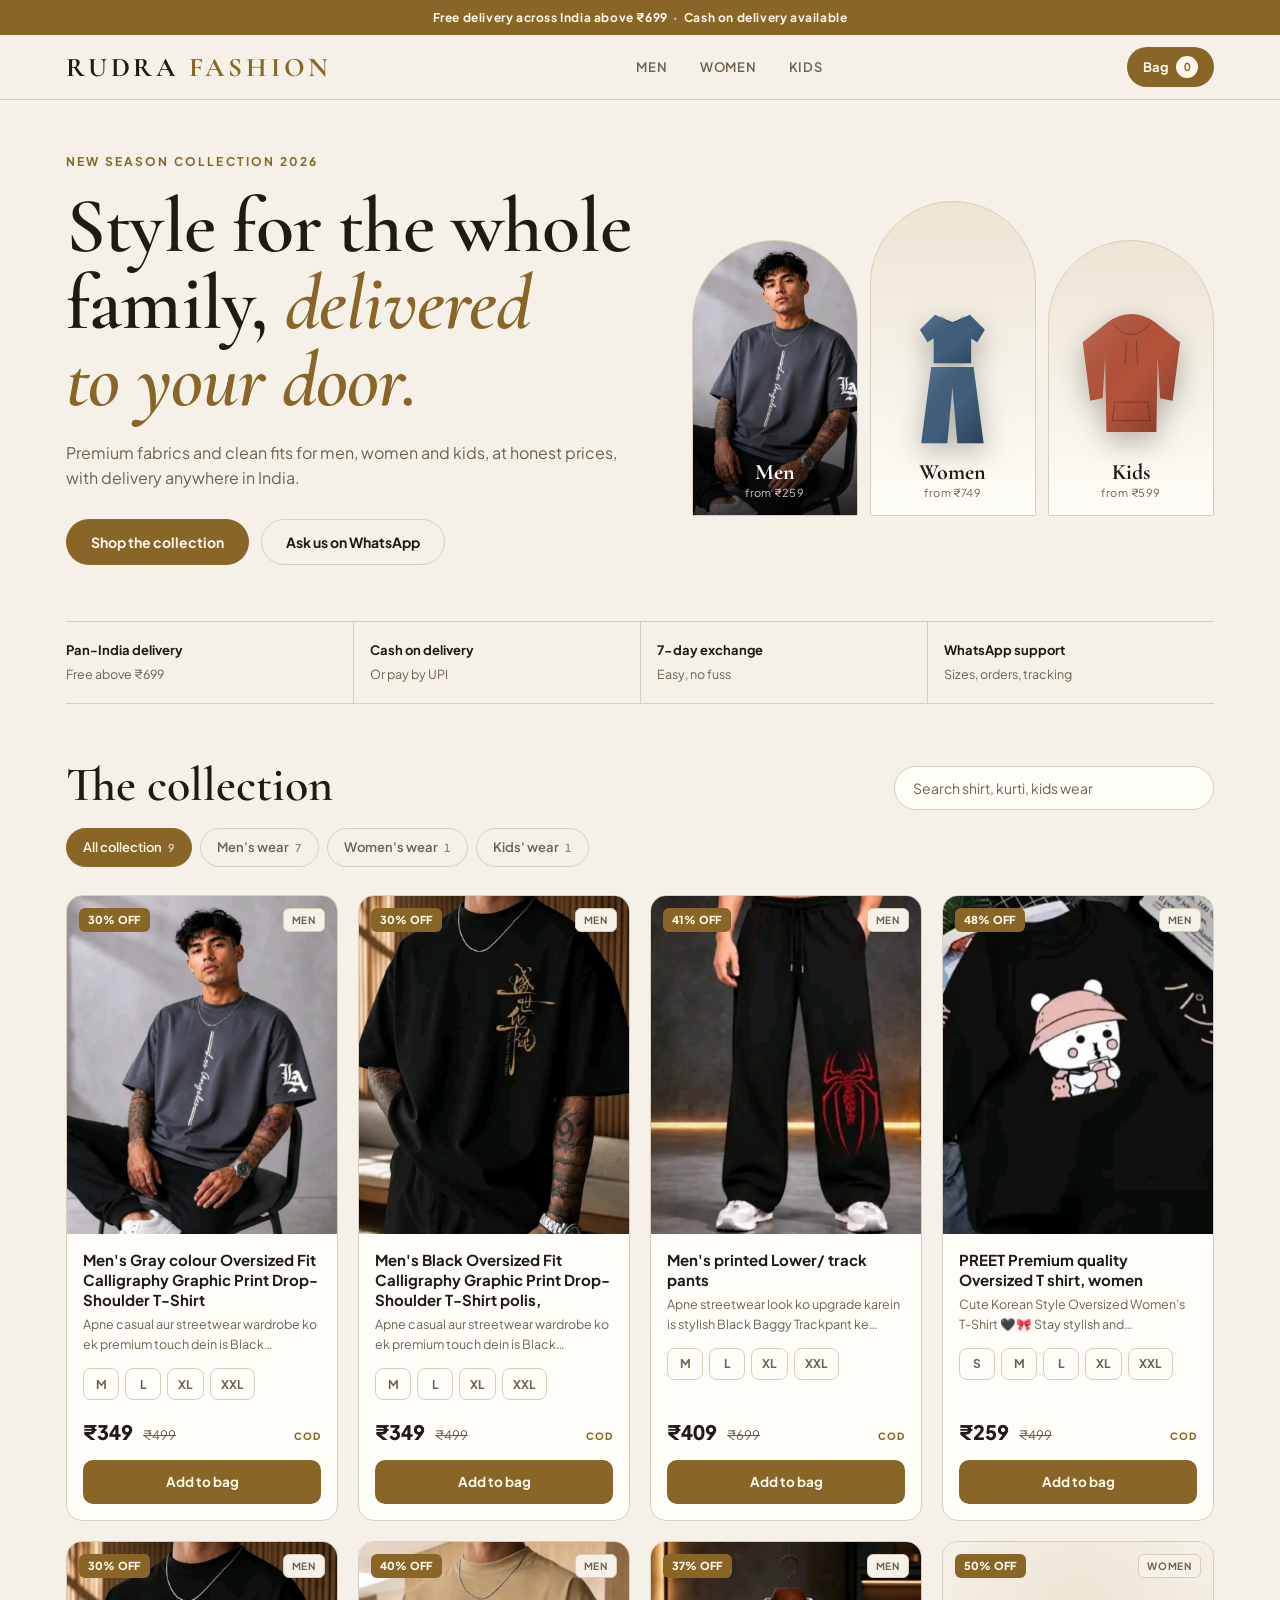
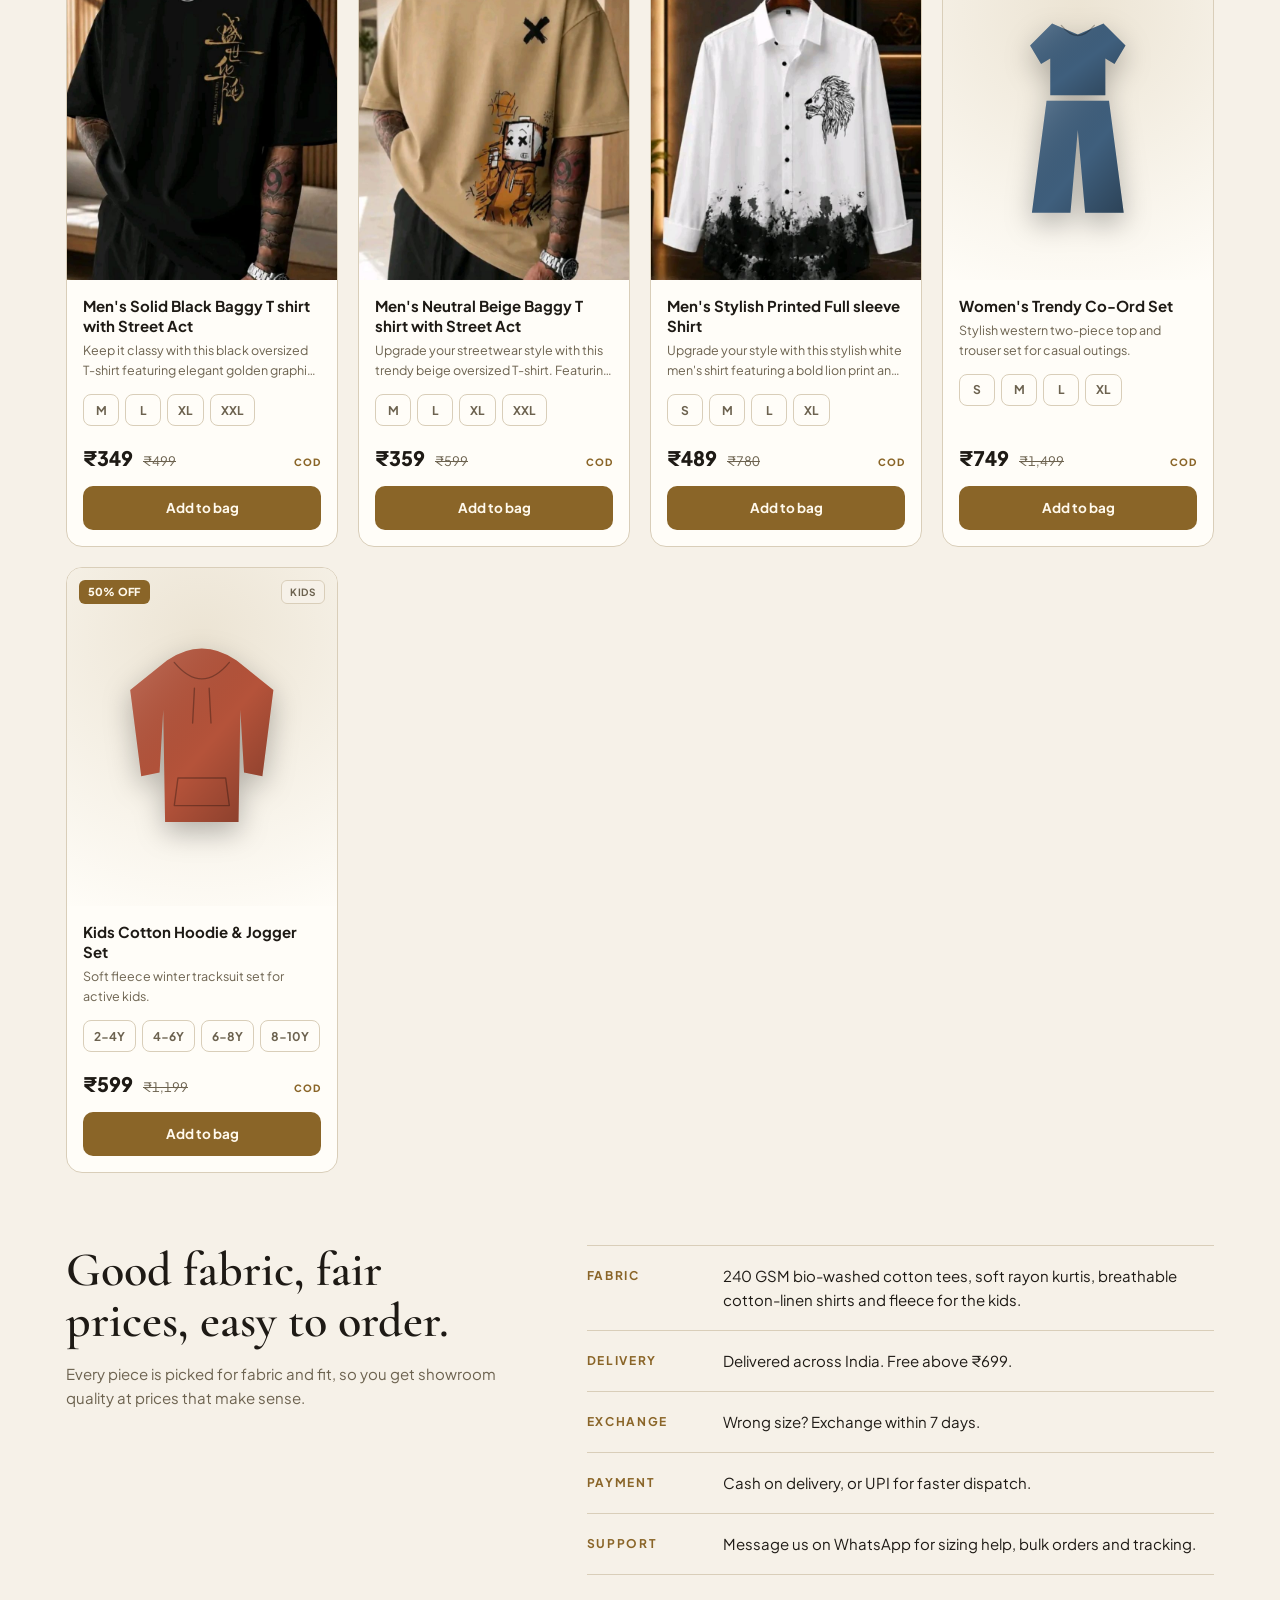
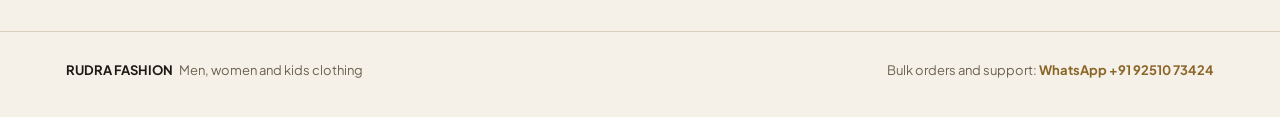
==== index.html @ 1b0a41ef "Enhance UPI payment options and update script version Updated UPI payment options and added UPI app " ====
<!doctype html>
<html lang="en">
<head>
<meta charset="utf-8">
<meta name="viewport" content="width=device-width, initial-scale=1, viewport-fit=cover">
<title>Rudra Fashion</title>
<link rel="preconnect" href="https://fonts.googleapis.com">
<link rel="preconnect" href="https://fonts.gstatic.com" crossorigin>
<link href="https://fonts.googleapis.com/css2?family=Cormorant+Garamond:ital,wght@0,600;0,700;1,600&family=Plus+Jakarta+Sans:wght@400;500;600;700;800&display=swap" rel="stylesheet">
<meta name="theme-color" content="#100e0c">
<meta name="description" content="Rudra Fashion: premium men, women and kids clothing at honest prices. Free delivery across India above ₹699, cash on delivery, easy WhatsApp ordering.">
<link rel="canonical" href="https://rudra-fashion.github.io/RUDRA_FASHION/">
<meta property="og:type" content="website">
<meta property="og:site_name" content="Rudra Fashion">
<meta property="og:locale" content="en_IN">
<meta property="og:title" content="Rudra Fashion | Men, Women and Kids Clothing">
<meta property="og:description" content="Premium fits at honest prices. Free delivery above ₹699, cash on delivery, order on WhatsApp.">
<meta property="og:url" content="https://rudra-fashion.github.io/RUDRA_FASHION/">
<meta property="og:image" content="https://rudra-fashion.github.io/RUDRA_FASHION/og.jpg?v=1">
<meta property="og:image:type" content="image/jpeg">
<meta property="og:image:width" content="1200">
<meta property="og:image:height" content="630">
<meta property="og:image:alt" content="Rudra Fashion, men, women and kids clothing">
<meta name="twitter:card" content="summary_large_image">
<meta name="twitter:title" content="Rudra Fashion | Men, Women and Kids Clothing">
<meta name="twitter:description" content="Premium fits at honest prices. Free delivery above ₹699, cash on delivery, order on WhatsApp.">
<meta name="twitter:image" content="https://rudra-fashion.github.io/RUDRA_FASHION/og.jpg?v=1">
<link rel="icon" type="image/png" href="icons/icon-192.png">
<link rel="apple-touch-icon" href="icons/icon-192.png">
<link rel="stylesheet" href="style.css?v=2">
<style>
  /* Product photo slider and fullscreen gallery */
  .art .slides { position: absolute; inset: 0; display: flex; overflow-x: auto; overflow-y: hidden; scroll-snap-type: x mandatory; scrollbar-width: none; -webkit-overflow-scrolling: touch; overscroll-behavior-x: contain; }
  .art .slides::-webkit-scrollbar { display: none; }
  .slide { position: relative; flex: 0 0 100%; scroll-snap-align: start; scroll-snap-stop: always; border: 0; padding: 0; background: none; cursor: zoom-in; }
  .art .off, .art .sold, .art .tag { z-index: 2; pointer-events: none; }
  .art .dots { position: absolute; left: 0; right: 0; bottom: 10px; z-index: 2; display: flex; justify-content: center; gap: 5px; pointer-events: none; }
  .art .dots i { width: 6px; height: 6px; border-radius: 999px; background: rgba(255,255,255,.55); box-shadow: 0 0 3px rgba(0,0,0,.5); transition: width .2s, background .2s; }
  .art .dots i.on { width: 16px; background: #fff; }
  .art .nav { position: absolute; top: 50%; z-index: 3; width: 32px; height: 32px; margin-top: -16px; border: 0; border-radius: 50%; background: rgba(0,0,0,.5); color: #fff; font-size: 22px; line-height: 1; padding: 0 0 3px; }
  .art .nav.prev { left: 8px; } .art .nav.next { right: 8px; }
  @media (hover: hover) { .art .nav { opacity: 0; transition: opacity .2s; } .card:hover .art .nav { opacity: 1; } }
  @media (hover: none) { .art .nav { display: none; } }

  .lb { position: fixed; inset: 0; z-index: 200; background: rgba(0,0,0,.95); display: flex; align-items: center; }
  .lb[hidden] { display: none; }
  .lb-track { display: flex; width: 100%; height: 100%; overflow-x: auto; scroll-snap-type: x mandatory; scrollbar-width: none; -webkit-overflow-scrolling: touch; }
  .lb-track::-webkit-scrollbar { display: none; }
  .lb-slide { flex: 0 0 100%; height: 100%; scroll-snap-align: center; scroll-snap-stop: always; display: grid; place-items: center; padding: calc(56px + env(safe-area-inset-top, 0px)) 12px calc(24px + env(safe-area-inset-bottom, 0px)); }
  .lb-slide img { max-width: 100%; max-height: 100%; object-fit: contain; border-radius: 8px; }
  .lb-x { position: absolute; top: calc(10px + env(safe-area-inset-top, 0px)); right: 12px; z-index: 2; width: 40px; height: 40px; border-radius: 50%; border: 1px solid rgba(255,255,255,.35); background: rgba(0,0,0,.5); color: #fff; font-size: 18px; }
  .lb-count { position: absolute; top: calc(20px + env(safe-area-inset-top, 0px)); left: 16px; z-index: 2; color: #fff; font-size: 13px; font-weight: 700; letter-spacing: .06em; }
  .lb-nav { position: absolute; top: 50%; z-index: 2; width: 44px; height: 44px; margin-top: -22px; border-radius: 50%; border: 1px solid rgba(255,255,255,.35); background: rgba(0,0,0,.5); color: #fff; font-size: 26px; line-height: 1; padding: 0 0 4px; }
  .lb-prev { left: 12px; } .lb-next { right: 12px; }
  .lb.single .lb-nav { display: none; }
  @media (hover: none) { .lb-nav { display: none; } }

  /* UPI app buttons */
  .upay { display: grid; gap: 10px; padding: 14px; border: 1px solid var(--line); border-radius: 12px; background: var(--surface-2); }
  .upay[hidden] { display: none; }
  .upay p { margin: 0; }
  .upay-t { font-size: 13px; font-weight: 700; }
  .upay-apps { display: grid; grid-template-columns: 1fr 1fr; gap: 8px; }
  .upay-app { display: flex; align-items: center; gap: 10px; min-height: 48px; padding: 6px 10px; border: 1px solid var(--line); border-radius: 10px; background: var(--surface); color: var(--fg); text-decoration: none; font-size: 13px; font-weight: 700; line-height: 1.2; }
  .upay-app:hover { border-color: var(--brass); }
  .upay-app i { flex: none; width: 30px; height: 30px; border-radius: 8px; display: grid; place-items: center; color: #fff; font-style: normal; font-size: 13px; font-weight: 800; }
  .upay-id, .upay-n, .upay-fb { font-size: 12px; color: var(--muted); }
  .upay-id b { color: var(--fg); font-variant-numeric: tabular-nums; }
  .upay-fb code { font: 700 12px/1.4 ui-monospace, Menlo, monospace; color: var(--fg); user-select: all; word-break: break-all; }
  .upay-fb button { margin-left: 4px; border: 0; background: none; color: var(--brass); font-size: 12px; font-weight: 700; text-decoration: underline; padding: 2px 4px; }
</style>
</head>
<body>
<svg width="0" height="0" style="position:absolute" aria-hidden="true" focusable="false">
  <defs>
    <linearGradient id="shade" x1="0" y1="0" x2="1" y2="1">
      <stop offset="0" stop-color="#fff" stop-opacity=".18"/>
      <stop offset=".55" stop-color="#000" stop-opacity="0"/>
      <stop offset="1" stop-color="#000" stop-opacity=".3"/>
    </linearGradient>
  </defs>
</svg>

<div class="topbar"><div class="wrap">Free delivery across India above ₹699 &nbsp;·&nbsp; Cash on delivery available</div></div>

<header>
  <div class="wrap head">
    <div class="brand">RUDRA <span>FASHION</span></div>
    <nav class="nav" aria-label="Categories">
      <button type="button" data-nav="Men">Men</button>
      <button type="button" data-nav="Women">Women</button>
      <button type="button" data-nav="Kids">Kids</button>
    </nav>
    <button class="bag" id="bagBtn" type="button" aria-label="Open shopping bag">Bag <b id="cartCount">0</b></button>
  </div>
</header>

<main>
  <section class="wrap hero" aria-labelledby="heroTitle">
    <div>
      <p class="eyebrow">New season collection 2026</p>
      <h1 id="heroTitle">Style for the whole family, <em>delivered to your door.</em></h1>
      <p class="lede">Premium fabrics and clean fits for men, women and kids, at honest prices, with delivery anywhere in India.</p>
      <div class="cta">
        <a class="btn btn-primary" href="#shop" id="shopNow">Shop the collection</a>
        <a class="btn btn-ghost" id="heroWa" href="#" target="_blank" rel="noopener">Ask us on WhatsApp</a>
      </div>
    </div>
    <div class="arches" id="arches" role="group" aria-label="Shop by category"></div>
  </section>

  <div class="wrap">
    <div class="trust">
      <div><b>Pan-India delivery</b><span>Free above ₹699</span></div>
      <div><b>Cash on delivery</b><span>Or pay by UPI</span></div>
      <div><b>7-day exchange</b><span>Easy, no fuss</span></div>
      <div><b>WhatsApp support</b><span>Sizes, orders, tracking</span></div>
    </div>
  </div>

  <section class="wrap shop" id="shop" aria-labelledby="shopTitle">
    <div class="shop-head">
      <h2 id="shopTitle">The collection</h2>
      <input class="search" id="searchInput" type="search" placeholder="Search shirt, kurti, kids wear" aria-label="Search outfits" autocomplete="off">
    </div>
    <div class="chips" id="chips" role="group" aria-label="Filter by category"></div>
    <div class="grid" id="productGrid" aria-live="polite"></div>
  </section>

  <!-- Add real customer reviews here once you have them. -->
  <section class="wrap why" aria-labelledby="whyTitle">
    <div>
      <h2 id="whyTitle">Good fabric, fair prices, easy to order.</h2>
      <p>Every piece is picked for fabric and fit, so you get showroom quality at prices that make sense.</p>
    </div>
    <dl class="specs">
      <div><dt>Fabric</dt><dd>240 GSM bio-washed cotton tees, soft rayon kurtis, breathable cotton-linen shirts and fleece for the kids.</dd></div>
      <div><dt>Delivery</dt><dd>Delivered across India. Free above ₹699.</dd></div>
      <div><dt>Exchange</dt><dd>Wrong size? Exchange within 7 days.</dd></div>
      <div><dt>Payment</dt><dd>Cash on delivery, or UPI for faster dispatch.</dd></div>
      <div><dt>Support</dt><dd>Message us on WhatsApp for sizing help, bulk orders and tracking.</dd></div>
    </dl>
  </section>
</main>

<footer>
  <div class="wrap foot">
    <span><strong style="color:var(--fg)">RUDRA FASHION</strong> &nbsp; Men, women and kids clothing</span>
    <span>Bulk orders and support: <a id="footWa" href="#" target="_blank" rel="noopener">WhatsApp +91 92510 73424</a></span>
  </div>
</footer>

<div class="overlay" id="overlay"></div>
<aside class="drawer" id="drawer" role="dialog" aria-modal="true" aria-labelledby="drawerTitle">
  <div class="d-head">
    <h3 id="drawerTitle">Your bag</h3>
    <button class="x" id="closeBtn" type="button" aria-label="Close bag">✕</button>
  </div>
  <div class="d-body">
    <div class="ship" id="ship"></div>
    <div id="cartItems"></div>
    <form class="form" id="orderForm" novalidate>
      <div class="field" id="fName">
        <label for="custName">Full name</label>
        <input id="custName" type="text" autocomplete="name" placeholder="Your full name">
        <p class="err" hidden>Please enter your name.</p>
      </div>
      <div class="field" id="fPhone">
        <label for="custPhone">WhatsApp number</label>
        <input id="custPhone" type="tel" inputmode="numeric" autocomplete="tel" placeholder="10-digit mobile number">
        <p class="err" hidden>Enter a valid 10-digit mobile number.</p>
      </div>
      <div class="field" id="fAddr">
        <label for="custAddress">Delivery address and pincode</label>
        <input id="custAddress" type="text" autocomplete="street-address" placeholder="House no, street, city, pincode">
        <p class="err" hidden>Please enter your full address with pincode.</p>
      </div>
      <div class="field">
        <label for="payMode">Payment</label>
        <select id="payMode">
          <option value="COD">Cash on delivery</option>
          <option value="UPI">UPI (PhonePe, Google Pay, Paytm)</option>
        </select>
      </div>
      <div class="upay" id="upiBox" hidden>
        <p class="upay-t">Apni UPI app chuno. Amount apne aap bhar jayega.</p>
        <div class="upay-apps">
          <a class="upay-app" data-upi="phonepe" href="#"><i style="background:#5f259f">Pe</i>PhonePe</a>
          <a class="upay-app" data-upi="gpay" href="#"><i style="background:#1a73e8">G</i>Google Pay</a>
          <a class="upay-app" data-upi="paytm" href="#"><i style="background:#00b9f1">P</i>Paytm</a>
          <a class="upay-app" data-upi="any" href="#"><i style="background:#2d6a4f">₹</i>Koi aur UPI app</a>
        </div>
        <p class="upay-id">Order ID: <b id="orderIdText"></b></p>
        <p class="upay-n">Payment ke baad neeche "Confirm order on WhatsApp" dabao aur payment ka screenshot bhejo.</p>
        <p class="upay-fb">App nahi khuli? UPI ID <code id="upiText"></code> <button type="button" id="copyUpi">Copy</button></p>
      </div>
    </form>
  </div>
  <div class="d-foot">
    <div class="sum"><span>Subtotal</span><span id="subTotal">₹0</span></div>
    <div class="sum"><span>Delivery</span><span id="delivery">Free</span></div>
    <div class="sum total"><span>Total</span><span id="cartTotal">₹0</span></div>
    <button class="wa" id="orderBtn" type="button">Confirm order on WhatsApp</button>
    <div class="done" id="done" hidden>
      Your order message is ready. WhatsApp should open in a new tab. If it does not, <a id="waLink" href="#" target="_blank" rel="noopener">open WhatsApp here</a> and press send.
    </div>
  </div>
</aside>

<div class="lb" id="lb" hidden role="dialog" aria-modal="true" aria-label="Photos">
  <button class="lb-x" id="lbClose" type="button" aria-label="Band karo">✕</button>
  <span class="lb-count" id="lbCount"></span>
  <div class="lb-track" id="lbTrack"></div>
  <button class="lb-nav lb-prev" type="button" data-lb="-1" aria-label="Pichli photo">‹</button>
  <button class="lb-nav lb-next" type="button" data-lb="1" aria-label="Agli photo">›</button>
</div>

<div class="toast" id="toast" role="status"></div>

<script src="app.js?v=3"></script>
</body>
    </html>
---- style.css ----
:root {
    --bg: #100e0c;
    --surface: #1a1714;
    --surface-2: #26211c;
    --line: #362f28;
    --fg: #f3ece1;
    --muted: #a99f90;
    --brass: #c9a25f;
    --brass-ink: #1a1308;
    --wa: #25a35a;
    --wa-ink: #ffffff;
    --danger: #ea7d6b;
    --display: 'Cormorant Garamond', Georgia, 'Times New Roman', serif;
    --body: 'Plus Jakarta Sans', system-ui, -apple-system, 'Segoe UI', Roboto, sans-serif;
    color-scheme: dark;
  }
  @media (prefers-color-scheme: light) {
    :root:not([data-theme="dark"]) {
      --bg: #f6f1e8;
      --surface: #fffdf8;
      --surface-2: #ece4d4;
      --line: #d9ceb9;
      --fg: #1e1a15;
      --muted: #6c624f;
      --brass: #8a6528;
      --brass-ink: #fff9ec;
      --wa: #178a47;
      --danger: #b23b29;
      color-scheme: light;
    }
  }
  :root[data-theme="light"] {
    --bg: #f6f1e8;
    --surface: #fffdf8;
    --surface-2: #ece4d4;
    --line: #d9ceb9;
    --fg: #1e1a15;
    --muted: #6c624f;
    --brass: #8a6528;
    --brass-ink: #fff9ec;
    --wa: #178a47;
    --danger: #b23b29;
    color-scheme: light;
  }

  *, *::before, *::after { box-sizing: border-box; }
  html { scroll-padding-top: 76px; }
  body {
    margin: 0;
    background: var(--bg);
    color: var(--fg);
    font: 400 15px/1.6 var(--body);
    -webkit-font-smoothing: antialiased;
    overflow-x: hidden;
  }
  body::before {
    content: ""; position: fixed; inset: 0 0 auto; height: env(safe-area-inset-top, 0px);
    z-index: 30; background: var(--bg);
  }
  button, input, select, textarea { font: inherit; color: inherit; }
  button { cursor: pointer; }
  h1, h2, h3, h4, p, dl, dd { margin: 0; }
  :focus-visible { outline: 2px solid var(--brass); outline-offset: 2px; }

  .wrap {
    width: 100%; max-width: 1180px; margin-inline: auto;
    padding-left: max(16px, env(safe-area-inset-left, 0px));
    padding-right: max(16px, env(safe-area-inset-right, 0px));
  }

  .topbar { background: var(--brass); color: var(--brass-ink); font-size: 12px; font-weight: 700; letter-spacing: .05em; text-align: center; padding-block: 8px; }

  header { position: sticky; top: env(safe-area-inset-top, 0px); z-index: 20; background: var(--bg); border-bottom: 1px solid var(--line); }
  .head { display: flex; align-items: center; justify-content: space-between; gap: 16px; min-height: 64px; }
  .brand { font-family: var(--display); font-size: 27px; font-weight: 700; letter-spacing: .14em; white-space: nowrap; }
  .brand span { color: var(--brass); }
  .nav { display: flex; gap: 4px; }
  .nav button { background: none; border: 0; padding: 8px 14px; font-size: 13px; font-weight: 600; letter-spacing: .06em; text-transform: uppercase; color: var(--muted); border-radius: 999px; }
  .nav button:hover { color: var(--fg); }
  .bag { display: inline-flex; align-items: center; gap: 8px; background: var(--brass); color: var(--brass-ink); border: 0; border-radius: 999px; padding: 9px 16px; font-size: 13px; font-weight: 700; }
  .bag b { background: var(--brass-ink); color: var(--brass); min-width: 22px; height: 22px; display: inline-grid; place-items: center; border-radius: 999px; font-size: 11px; padding-inline: 6px; font-variant-numeric: tabular-nums; }
  .bag.bump { animation: bump .35s ease; }
  @keyframes bump { 40% { transform: scale(1.08); } }

  .hero { display: grid; grid-template-columns: 1.05fr .95fr; gap: 48px; align-items: center; padding-block: 52px 36px; }
  .eyebrow { font-size: 12px; font-weight: 700; letter-spacing: .18em; text-transform: uppercase; color: var(--brass); margin-bottom: 18px; }
  .hero h1 { font-family: var(--display); font-weight: 600; font-size: clamp(2.7rem, 6.6vw, 4.9rem); line-height: .98; letter-spacing: -.01em; text-wrap: balance; }
  .hero h1 em { color: var(--brass); font-style: italic; }
  .hero .lede { margin-top: 20px; max-width: 46ch; color: var(--muted); font-size: 16px; }
  .cta { display: flex; flex-wrap: wrap; gap: 12px; margin-top: 28px; }
  .btn { display: inline-flex; align-items: center; justify-content: center; gap: 8px; min-height: 46px; padding: 0 24px; border-radius: 999px; border: 1px solid transparent; font-size: 14px; font-weight: 700; text-decoration: none; }
  .btn.small { min-height: 38px; padding: 0 16px; font-size: 13px; }
  .btn-primary { background: var(--brass); color: var(--brass-ink); }
  .btn-primary:hover { filter: brightness(1.08); }
  .btn-primary:disabled { opacity: .55; cursor: wait; }
  .btn-ghost { border-color: var(--line); color: var(--fg); background: transparent; }
  .btn-ghost:hover { border-color: var(--brass); }

  .arches { display: grid; grid-template-columns: repeat(var(--n, 3), 1fr); gap: 12px; align-items: end; }
  .arch { position: relative; display: flex; flex-direction: column; justify-content: flex-end; align-items: center; aspect-ratio: 3 / 5; padding: 0 6px 14px; border: 1px solid var(--line); border-radius: 999px 999px 16px 16px; background: linear-gradient(180deg, var(--surface-2), var(--surface)); overflow: hidden; text-align: center; transition: border-color .2s, transform .25s; }
  .arch:nth-child(2) { aspect-ratio: 3 / 5.7; }
  .arch:hover { border-color: var(--brass); transform: translateY(-4px); }
  .arch .garment { width: 82%; max-height: 72%; }
  .arch .ph { position: absolute; inset: 0; width: 100%; height: 100%; max-width: none; object-fit: cover; }
  .arch.has-photo::after { content: ""; position: absolute; inset: 0; background: linear-gradient(180deg, transparent 50%, rgba(0,0,0,.75)); }
  .arch.has-photo .arch-label { position: relative; z-index: 1; color: #fff; }
  .arch.has-photo .arch-label small { color: rgba(255,255,255,.8); }
  .arch-label { display: grid; gap: 0; margin-top: 8px; }
  .arch-label b { font-family: var(--display); font-size: 22px; font-weight: 700; line-height: 1.1; }
  .arch-label small { font-size: 11px; color: var(--muted); letter-spacing: .04em; }

  .garment { display: block; filter: drop-shadow(0 10px 14px rgba(0,0,0,.28)); }
  .garment .g { fill: var(--tone); }
  .garment .shade { fill: url(#shade); }
  .garment .ln { fill: none; stroke: rgba(0,0,0,.3); stroke-width: 1.5; stroke-linecap: round; stroke-linejoin: round; }

  .trust { display: grid; grid-template-columns: repeat(4, 1fr); border-block: 1px solid var(--line); margin-top: 20px; }
  .trust > div { padding: 18px 16px; border-left: 1px solid var(--line); }
  .trust > div:first-child { border-left: 0; padding-left: 0; }
  .trust b { display: block; font-size: 13px; font-weight: 700; }
  .trust span { font-size: 12.5px; color: var(--muted); }

  .shop { padding-top: 56px; }
  .shop-head { display: flex; flex-wrap: wrap; align-items: end; justify-content: space-between; gap: 16px; }
  .shop h2, .why h2 { font-family: var(--display); font-weight: 600; font-size: clamp(2rem, 4.6vw, 3rem); line-height: 1.05; text-wrap: balance; }
  .search { width: 100%; max-width: 320px; height: 44px; padding: 0 18px; border-radius: 999px; border: 1px solid var(--line); background: var(--surface); outline: none; font-size: 14px; }
  .search::placeholder { color: var(--muted); }
  .search:focus { border-color: var(--brass); }
  .chips { display: flex; gap: 8px; margin-top: 18px; overflow-x: auto; padding-bottom: 4px; scrollbar-width: none; }
  .chip { flex: none; background: transparent; border: 1px solid var(--line); color: var(--muted); border-radius: 999px; padding: 8px 16px; font-size: 13px; font-weight: 600; white-space: nowrap; }
  .chip small { margin-left: 6px; font-variant-numeric: tabular-nums; opacity: .75; }
  .chip:hover { color: var(--fg); border-color: var(--brass); }
  .chip[aria-pressed="true"] { background: var(--brass); border-color: var(--brass); color: var(--brass-ink); }

  .grid { display: grid; grid-template-columns: repeat(auto-fill, minmax(250px, 1fr)); gap: 20px; margin-top: 24px; }
  .card { display: flex; flex-direction: column; min-width: 0; background: var(--surface); border: 1px solid var(--line); border-radius: 16px; overflow: hidden; transition: border-color .2s, transform .25s; }
  .card:hover { border-color: var(--brass); transform: translateY(-3px); }
  .art { position: relative; aspect-ratio: 4 / 5; display: grid; place-items: center; background: radial-gradient(120% 90% at 50% 20%, var(--surface-2), var(--surface)); overflow: hidden; }
  .art .garment { width: 68%; transition: transform .4s; }
  .card:hover .art .garment { transform: scale(1.04); }
  .art img { position: absolute; inset: 0; width: 100%; height: 100%; max-width: none; object-fit: cover; }
  .is-sold .art img, .is-sold .art .garment { opacity: .45; }
  .off, .sold { position: absolute; top: 12px; left: 12px; font-size: 11px; font-weight: 800; padding: 3px 9px; border-radius: 6px; letter-spacing: .02em; }
  .off { background: var(--brass); color: var(--brass-ink); }
  .sold { background: var(--fg); color: var(--bg); }
  .tag { position: absolute; top: 12px; right: 12px; background: var(--bg); color: var(--muted); border: 1px solid var(--line); font-size: 10px; font-weight: 700; padding: 3px 8px; border-radius: 6px; letter-spacing: .08em; text-transform: uppercase; }
  .body { display: flex; flex-direction: column; flex: 1; padding: 16px; }
  .name { font-size: 15px; font-weight: 700; line-height: 1.35; }
  .desc { margin-top: 4px; color: var(--muted); font-size: 12.5px; display: -webkit-box; -webkit-line-clamp: 2; -webkit-box-orient: vertical; overflow: hidden; }
  .sizes { display: flex; flex-wrap: wrap; gap: 6px; margin-top: 14px; }
  .size { min-width: 36px; height: 32px; padding: 0 10px; border-radius: 8px; border: 1px solid var(--line); background: transparent; font-size: 12px; font-weight: 700; color: var(--muted); }
  .size:hover { border-color: var(--brass); color: var(--fg); }
  .size[aria-pressed="true"] { background: var(--fg); border-color: var(--fg); color: var(--bg); }
  .price { display: flex; align-items: baseline; flex-wrap: wrap; gap: 4px 10px; margin-top: auto; padding-top: 16px; }
  .price b { font-size: 20px; font-weight: 800; font-variant-numeric: tabular-nums; }
  .price s { color: var(--muted); font-size: 13px; font-variant-numeric: tabular-nums; }
  .price em { margin-left: auto; font-style: normal; font-size: 10px; font-weight: 800; letter-spacing: .1em; color: var(--brass); }
  .add { margin-top: 12px; width: 100%; min-height: 44px; border: 0; border-radius: 10px; background: var(--brass); color: var(--brass-ink); font-size: 13.5px; font-weight: 700; }
  .add:hover { filter: brightness(1.08); }
  .add:disabled { background: var(--surface-2); color: var(--muted); cursor: not-allowed; filter: none; }
  .empty { grid-column: 1 / -1; padding: 56px 16px; text-align: center; color: var(--muted); border: 1px dashed var(--line); border-radius: 16px; }

  .why { display: grid; grid-template-columns: 1fr 1.35fr; gap: 56px; padding-block: 72px 56px; }
  .why p { margin-top: 16px; color: var(--muted); max-width: 40ch; }
  .specs { border-bottom: 1px solid var(--line); }
  .specs div { display: grid; grid-template-columns: 120px 1fr; gap: 16px; padding: 18px 0; border-top: 1px solid var(--line); }
  .specs dt { font-size: 12px; font-weight: 700; letter-spacing: .14em; text-transform: uppercase; color: var(--brass); padding-top: 2px; }
  .specs dd { min-width: 0; }

  footer { border-top: 1px solid var(--line); padding-block: 28px 36px; }
  .foot { display: flex; flex-wrap: wrap; align-items: center; justify-content: space-between; gap: 12px 24px; font-size: 13px; color: var(--muted); }
  .foot a { color: var(--brass); font-weight: 700; text-decoration: none; }
  .foot a:hover { text-decoration: underline; }

  .overlay { position: fixed; inset: 0; z-index: 90; background: rgba(0,0,0,.6); opacity: 0; pointer-events: none; transition: opacity .25s; }
  .overlay.open { opacity: 1; pointer-events: auto; }
  .drawer { position: fixed; top: 0; right: 0; bottom: 0; z-index: 100; width: min(440px, 100%); display: flex; flex-direction: column; background: var(--bg); border-left: 1px solid var(--line); transform: translateX(100%); visibility: hidden; transition: transform .3s ease, visibility 0s .3s; }
  .drawer.open { transform: none; visibility: visible; transition: transform .3s ease; }
  .d-head { display: flex; align-items: center; justify-content: space-between; padding: calc(14px + env(safe-area-inset-top, 0px)) max(16px, env(safe-area-inset-right, 0px)) 14px 20px; border-bottom: 1px solid var(--line); }
  .d-head h3 { font-family: var(--display); font-size: 26px; font-weight: 700; }
  .x { width: 36px; height: 36px; border-radius: 50%; border: 1px solid var(--line); background: transparent; font-size: 16px; line-height: 1; }
  .x:hover { border-color: var(--brass); }
  .d-body { flex: 1; overflow-y: auto; padding: 16px max(16px, env(safe-area-inset-right, 0px)) 16px 20px; }
  .ship { font-size: 12.5px; color: var(--muted); margin-bottom: 14px; }
  .ship i { display: block; height: 4px; border-radius: 4px; background: var(--surface-2); margin-top: 8px; overflow: hidden; }
  .ship i::after { content: ""; display: block; height: 100%; width: var(--p, 0%); background: var(--brass); transition: width .3s; }
  .line { display: grid; grid-template-columns: 54px 1fr auto; gap: 12px; align-items: center; padding: 12px 0; border-bottom: 1px solid var(--line); }
  .thumb { width: 54px; height: 64px; border-radius: 8px; background: var(--surface-2); display: grid; place-items: center; overflow: hidden; }
  .thumb .garment { width: 74%; filter: none; }
  .thumb img { width: 100%; height: 100%; object-fit: cover; }
  .line b { display: block; font-size: 13px; line-height: 1.35; }
  .line small { color: var(--muted); font-size: 12px; font-variant-numeric: tabular-nums; }
  .qty { display: inline-flex; align-items: center; gap: 4px; margin-top: 6px; }
  .qty button { width: 26px; height: 26px; border-radius: 6px; border: 1px solid var(--line); background: transparent; font-size: 14px; line-height: 1; }
  .qty button:hover { border-color: var(--brass); }
  .qty span { min-width: 22px; text-align: center; font-size: 13px; font-weight: 700; font-variant-numeric: tabular-nums; }
  .rm { background: none; border: 0; color: var(--muted); font-size: 12px; text-decoration: underline; padding: 4px; align-self: start; }
  .cart-empty { padding: 36px 8px; text-align: center; color: var(--muted); }

  .form { margin-top: 20px; display: grid; gap: 14px; }
  .field label { display: block; margin-bottom: 5px; font-size: 11px; font-weight: 700; letter-spacing: .1em; text-transform: uppercase; color: var(--muted); }
  .field input, .field select, .field textarea { width: 100%; padding: 0 14px; border-radius: 10px; border: 1px solid var(--line); background: var(--surface); outline: none; font-size: 14px; }
  .field input, .field select { height: 46px; }
  .field textarea { padding: 12px 14px; resize: vertical; min-height: 84px; }
  .field input:focus, .field select:focus, .field textarea:focus { border-color: var(--brass); }
  .field.bad input { border-color: var(--danger); }
  .err { margin-top: 4px; font-size: 12px; color: var(--danger); }
  .upi { display: flex; flex-wrap: wrap; align-items: center; gap: 8px 12px; padding: 12px 14px; border: 1px solid var(--line); border-radius: 10px; background: var(--surface-2); font-size: 12.5px; }
  .upi code { font: 700 13px/1.4 ui-monospace, SFMono-Regular, Menlo, monospace; user-select: all; word-break: break-all; }
  .upi button { margin-left: auto; border: 0; border-radius: 6px; padding: 5px 12px; background: var(--brass); color: var(--brass-ink); font-size: 12px; font-weight: 700; }
  .upi p { flex-basis: 100%; color: var(--muted); }

  .d-foot { padding: 14px max(16px, env(safe-area-inset-right, 0px)) calc(14px + env(safe-area-inset-bottom, 0px)) 20px; border-top: 1px solid var(--line); background: var(--bg); }
  .sum { display: flex; justify-content: space-between; font-size: 13px; color: var(--muted); font-variant-numeric: tabular-nums; }
  .sum.total { margin-top: 6px; color: var(--fg); font-size: 18px; font-weight: 800; }
  .wa { margin-top: 12px; width: 100%; min-height: 50px; border: 0; border-radius: 12px; background: var(--wa); color: var(--wa-ink); font-size: 15px; font-weight: 700; }
  .wa:hover { filter: brightness(1.08); }
  .wa:disabled { opacity: .5; cursor: not-allowed; }
  .done { margin-top: 12px; padding: 12px 14px; border: 1px solid var(--wa); border-radius: 10px; font-size: 13px; }
  .done a { color: var(--wa); font-weight: 700; }

  .toast { position: fixed; left: 50%; bottom: calc(20px + env(safe-area-inset-bottom, 0px)); z-index: 130; transform: translate(-50%, 20px); opacity: 0; pointer-events: none; background: var(--fg); color: var(--bg); padding: 11px 20px; border-radius: 999px; font-size: 13px; font-weight: 600; transition: opacity .25s, transform .25s; max-width: calc(100% - 32px); text-align: center; }
  .toast.show { opacity: 1; transform: translate(-50%, 0); }

  @media (max-width: 860px) {
    .hero { grid-template-columns: 1fr; gap: 36px; padding-top: 36px; }
    .why { grid-template-columns: 1fr; gap: 28px; padding-top: 52px; }
    .trust { grid-template-columns: repeat(2, 1fr); }
    .trust > div:nth-child(3) { border-left: 0; padding-left: 0; }
    .trust > div:nth-child(n+3) { border-top: 1px solid var(--line); }
  }
  @media (max-width: 640px) {
    .nav { display: none; }
    .brand { font-size: 23px; }
    .grid { grid-template-columns: repeat(2, 1fr); gap: 12px; }
    .body { padding: 12px; }
    .name { font-size: 13.5px; }
    .price b { font-size: 17px; }
    .price em { display: none; }
    .size { min-width: 32px; height: 30px; padding: 0 8px; }
    .specs div { grid-template-columns: 1fr; gap: 4px; }
  }
  @media (prefers-reduced-motion: reduce) {
    *, *::before, *::after { transition: none !important; animation: none !important; }
}
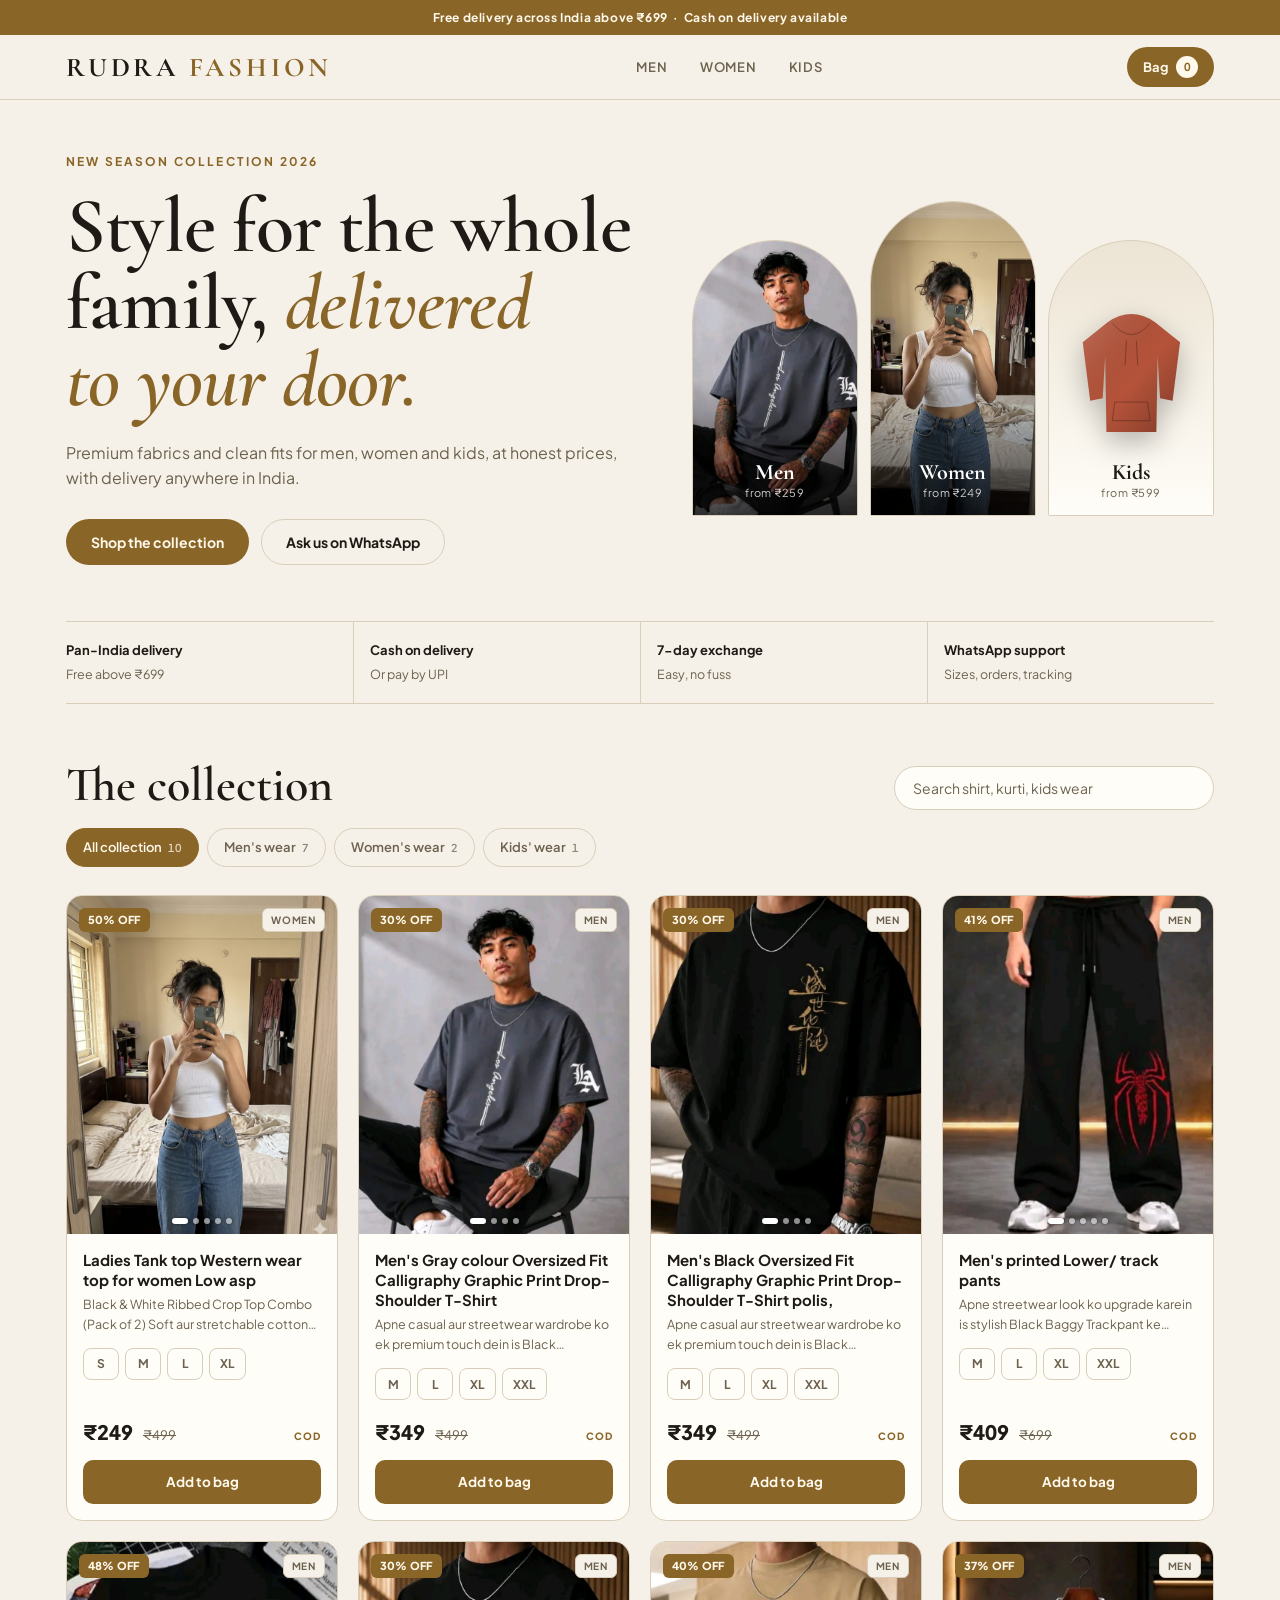
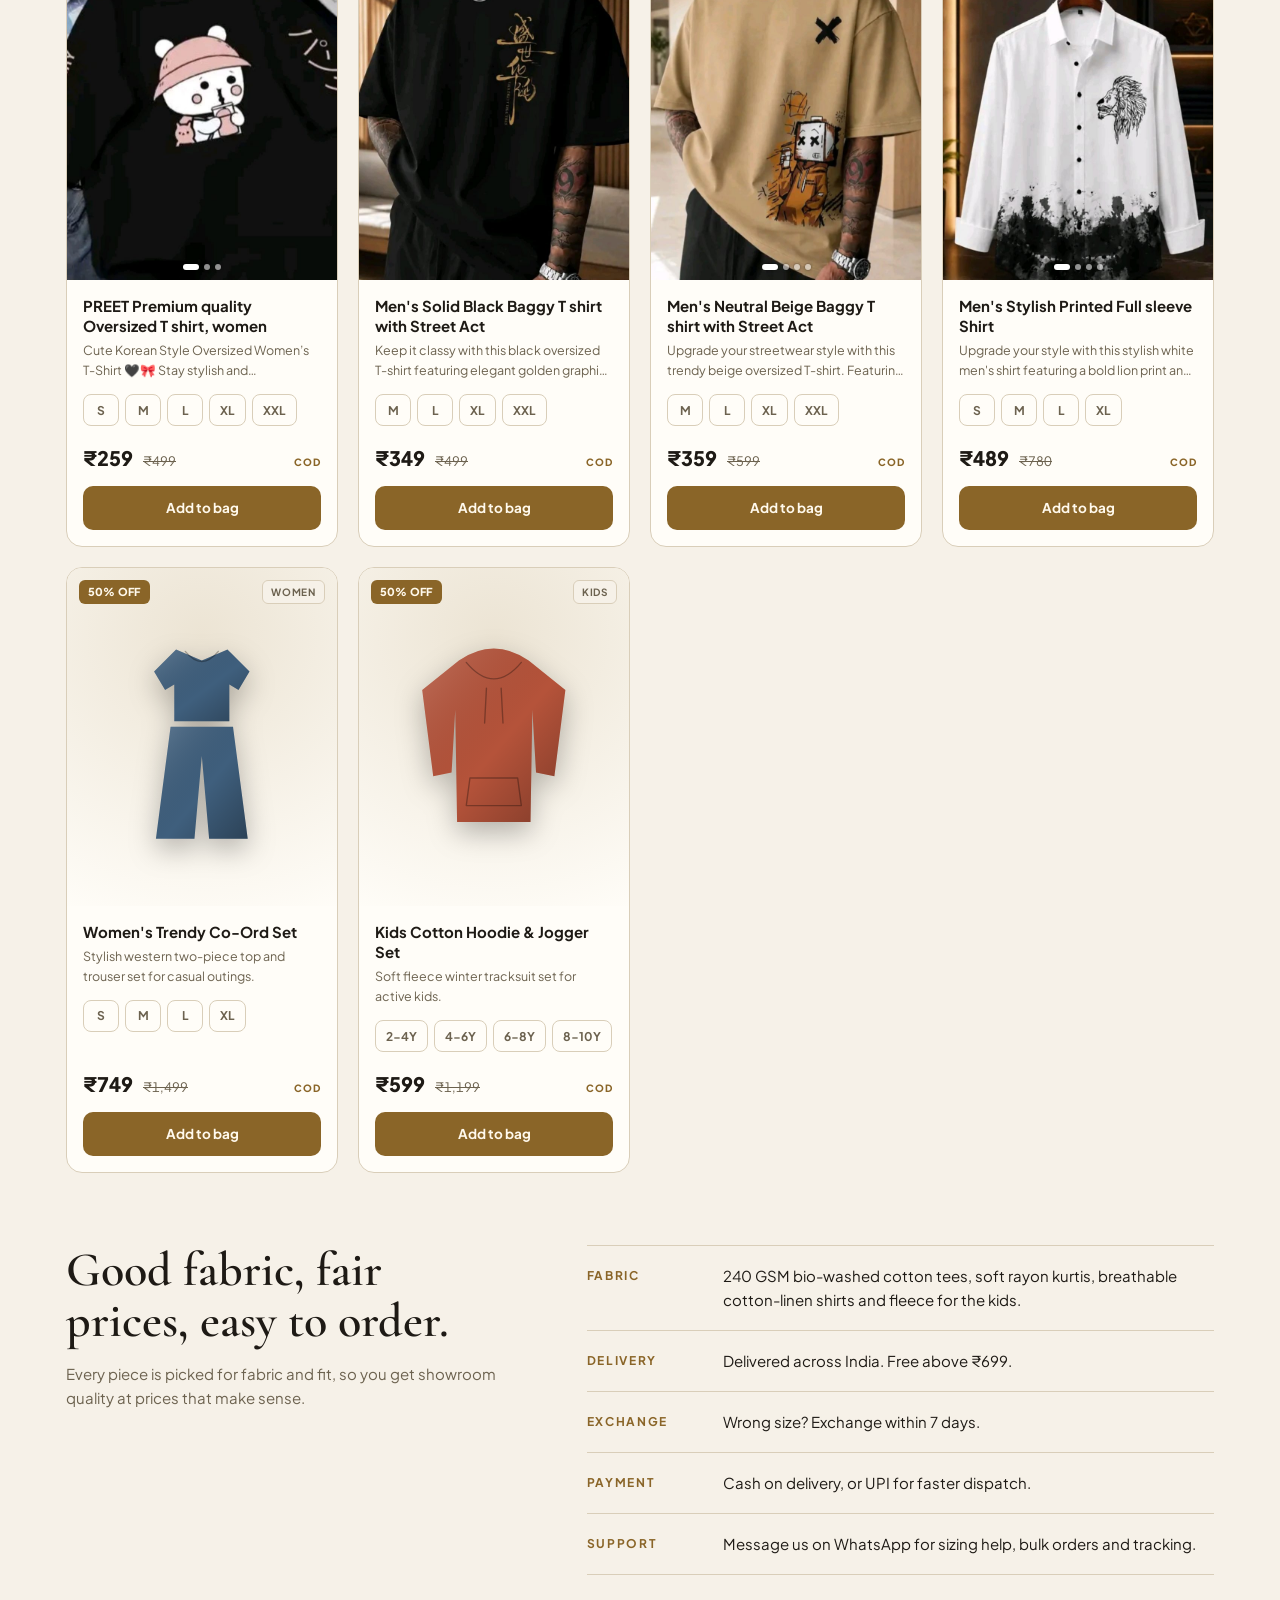
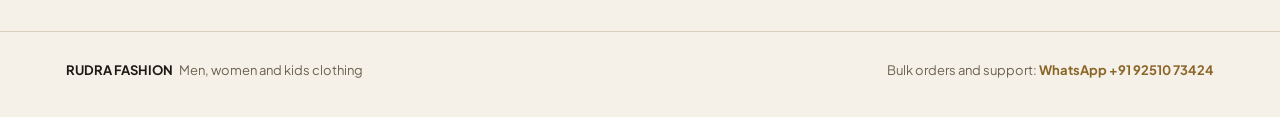
==== commit ef8b473e: "Update UPI payment section and script version" ====
--- a/index.html
+++ b/index.html
@@ -57,13 +57,23 @@
 
   /* UPI app buttons */
   .upay { display: grid; gap: 10px; padding: 14px; border: 1px solid var(--line); border-radius: 12px; background: var(--surface-2); }
-  .upay[hidden] { display: none; }
+  .upay[hidden], .upay-apps[hidden], .upay-qr[hidden] { display: none; }
   .upay p { margin: 0; }
   .upay-t { font-size: 13px; font-weight: 700; }
   .upay-apps { display: grid; grid-template-columns: 1fr 1fr; gap: 8px; }
   .upay-app { display: flex; align-items: center; gap: 10px; min-height: 48px; padding: 6px 10px; border: 1px solid var(--line); border-radius: 10px; background: var(--surface); color: var(--fg); text-decoration: none; font-size: 13px; font-weight: 700; line-height: 1.2; }
+  .upay-app.all { grid-column: 1 / -1; background: var(--fg); color: var(--bg); border-color: var(--fg); min-height: 52px; }
+  .upay-paid { display: grid; gap: 8px; padding: 12px; border: 1px solid var(--brass); border-radius: 10px; background: var(--surface); }
+  .upay-paid[hidden] { display: none; }
+  .upay-paid div { display: flex; gap: 8px; }
+  .upay-paid button { flex: 1; min-height: 44px; border-radius: 10px; border: 1px solid var(--line); background: var(--surface); color: var(--fg); font-weight: 700; }
+  .upay-paid #paidYes { background: #1f8a4c; border-color: #1f8a4c; color: #fff; }
   .upay-app:hover { border-color: var(--brass); }
   .upay-app i { flex: none; width: 30px; height: 30px; border-radius: 8px; display: grid; place-items: center; color: #fff; font-style: normal; font-size: 13px; font-weight: 800; }
+  .upay-qr { display: grid; justify-items: center; gap: 6px; }
+  .upay-qr #upiQr { width: min(220px, 100%); aspect-ratio: 1; display: grid; place-items: center; background: #fff; border-radius: 10px; overflow: hidden; text-align: center; font-size: 12px; color: #555; padding: 4px; }
+  .upay-qr #upiQr svg { width: 100%; height: 100%; display: block; }
+  .upay-amt { font-size: 14px; font-weight: 800; color: var(--fg); }
   .upay-id, .upay-n, .upay-fb { font-size: 12px; color: var(--muted); }
   .upay-id b { color: var(--fg); font-variant-numeric: tabular-nums; }
   .upay-fb code { font: 700 12px/1.4 ui-monospace, Menlo, monospace; color: var(--fg); user-select: all; word-break: break-all; }
@@ -183,12 +193,22 @@
         </select>
       </div>
       <div class="upay" id="upiBox" hidden>
-        <p class="upay-t">Apni UPI app chuno. Amount apne aap bhar jayega.</p>
+        <div class="upay-qr">
+          <p class="upay-t">QR scan karke pay karo (PhonePe / Paytm / GPay / koi bhi UPI app)</p>
+          <div id="upiQr"></div>
+          <p class="upay-amt" id="upiAmt"></p>
+          <p class="upay-n">Isi phone par ho? QR ka screenshot lo, UPI app me Scan &gt; gallery icon se woh screenshot chuno.</p>
+        </div>
+        <p class="upay-t" id="upiAppsT">Apni UPI app chuno. Amount apne aap bhar jayega.</p>
         <div class="upay-apps">
+          <a class="upay-app all" data-upi="any" href="#"><i style="background:#2d6a4f">₹</i>Saari UPI apps ki list kholo</a>
           <a class="upay-app" data-upi="phonepe" href="#"><i style="background:#5f259f">Pe</i>PhonePe</a>
           <a class="upay-app" data-upi="gpay" href="#"><i style="background:#1a73e8">G</i>Google Pay</a>
           <a class="upay-app" data-upi="paytm" href="#"><i style="background:#00b9f1">P</i>Paytm</a>
-          <a class="upay-app" data-upi="any" href="#"><i style="background:#2d6a4f">₹</i>Koi aur UPI app</a>
+        </div>
+        <div class="upay-paid" id="paidAsk" hidden>
+          <p class="upay-t">Payment ho gaya?</p>
+          <div><button type="button" id="paidYes">Haan, order bhejo</button><button type="button" id="paidNo">Abhi nahi</button></div>
         </div>
         <p class="upay-id">Order ID: <b id="orderIdText"></b></p>
         <p class="upay-n">Payment ke baad neeche "Confirm order on WhatsApp" dabao aur payment ka screenshot bhejo.</p>
@@ -217,7 +237,6 @@
 
 <div class="toast" id="toast" role="status"></div>
 
-<script src="app.js?v=3"></script>
+<script src="app.js?v=5"></script>
 </body>
-    </html>
-    
+</html>
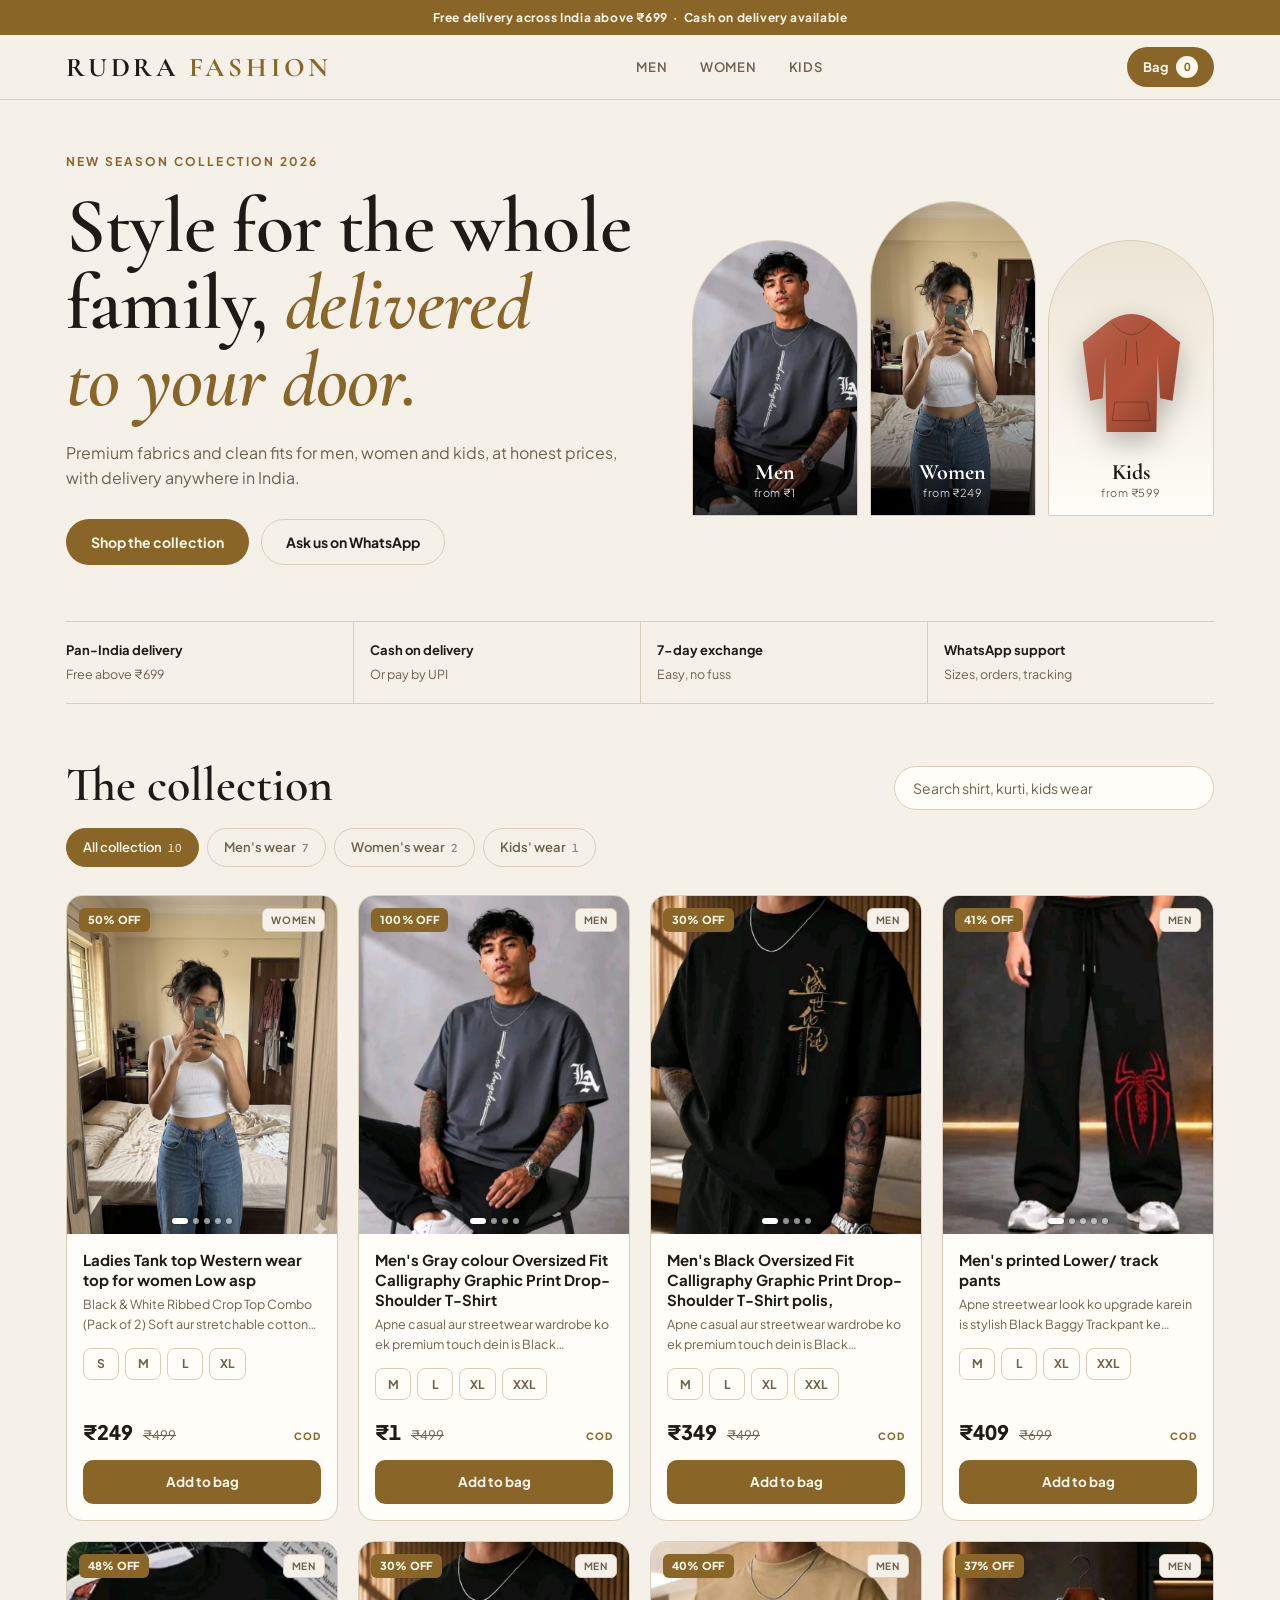
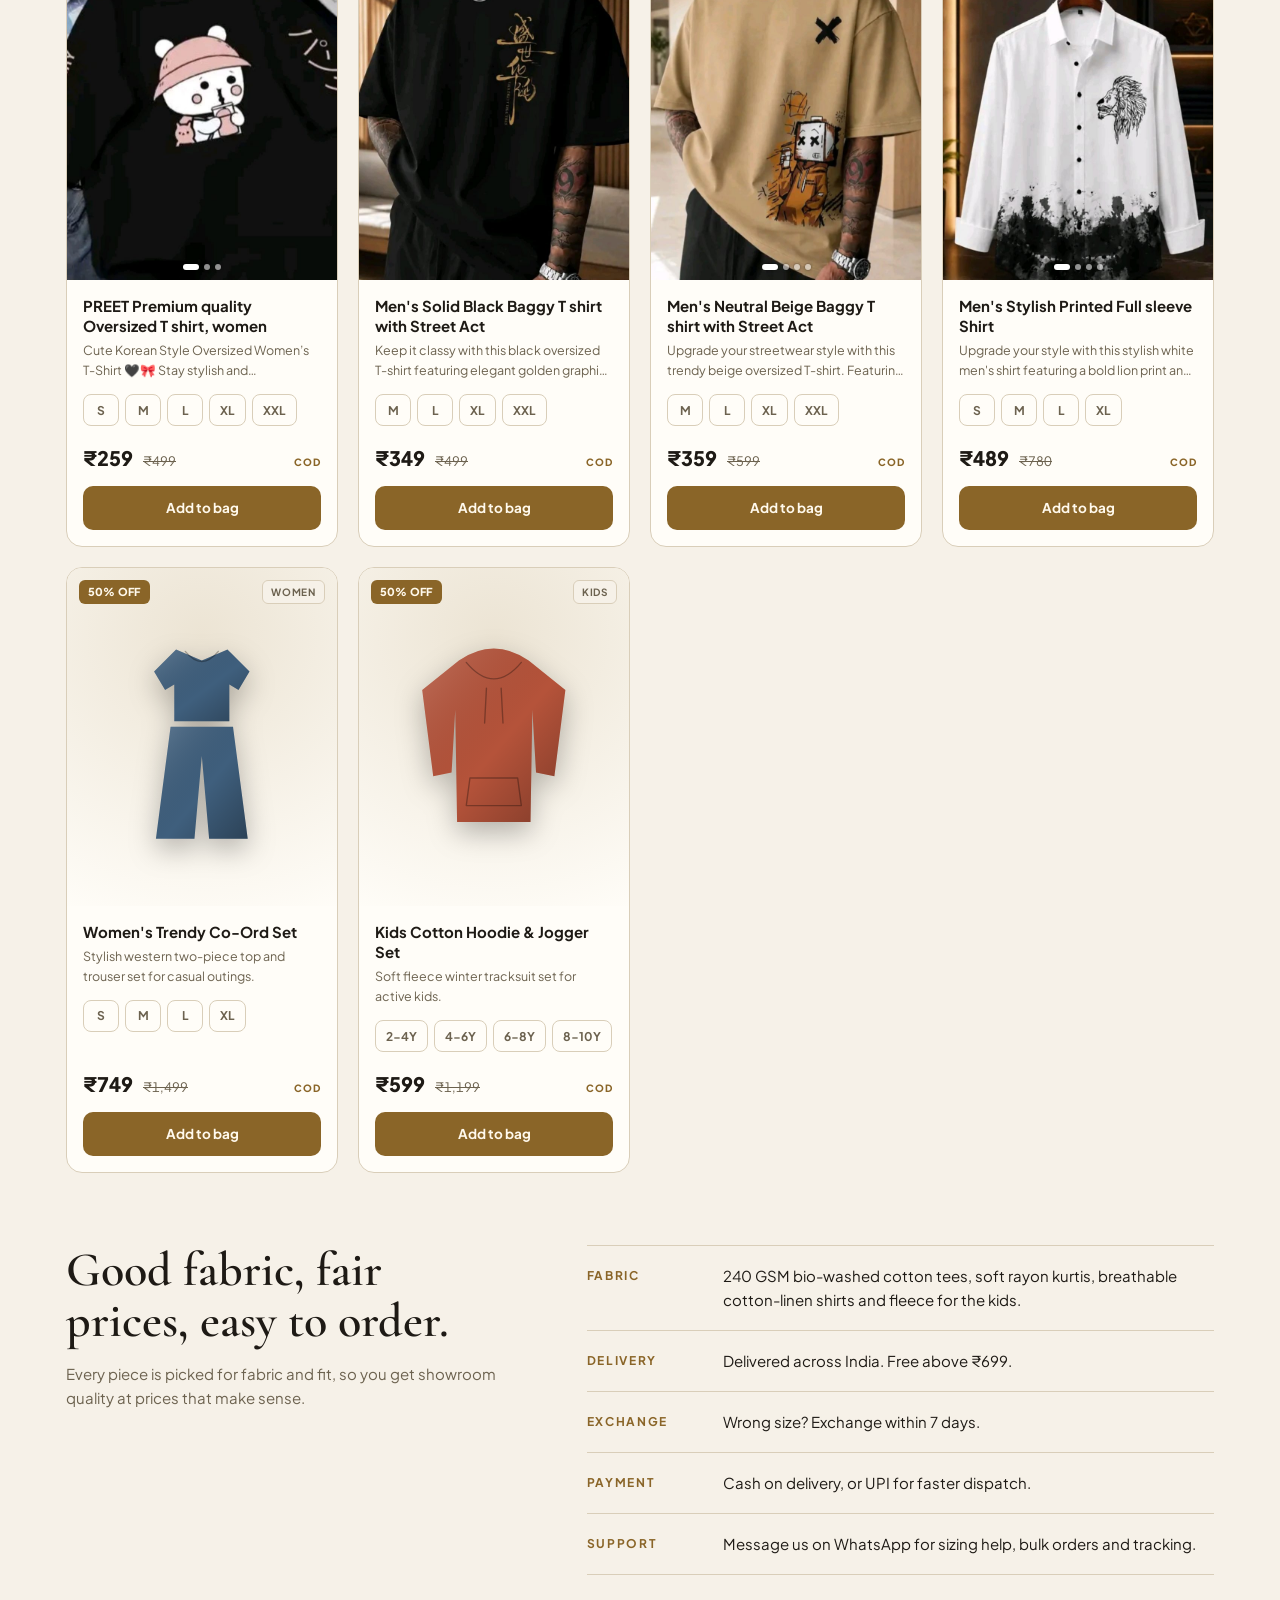
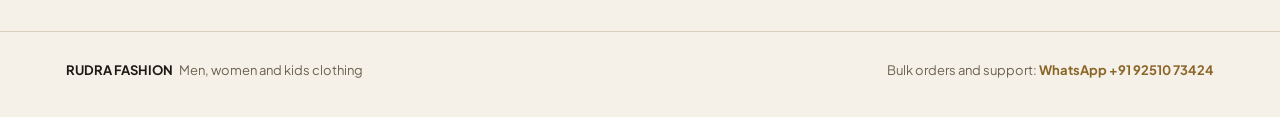
==== commit c86dd2b7: "Update app.js version in index.html" ====
--- a/index.html
+++ b/index.html
@@ -237,6 +237,6 @@
 
 <div class="toast" id="toast" role="status"></div>
 
-<script src="app.js?v=5"></script>
+<script src="app.js?v=6"></script>
 </body>
 </html>
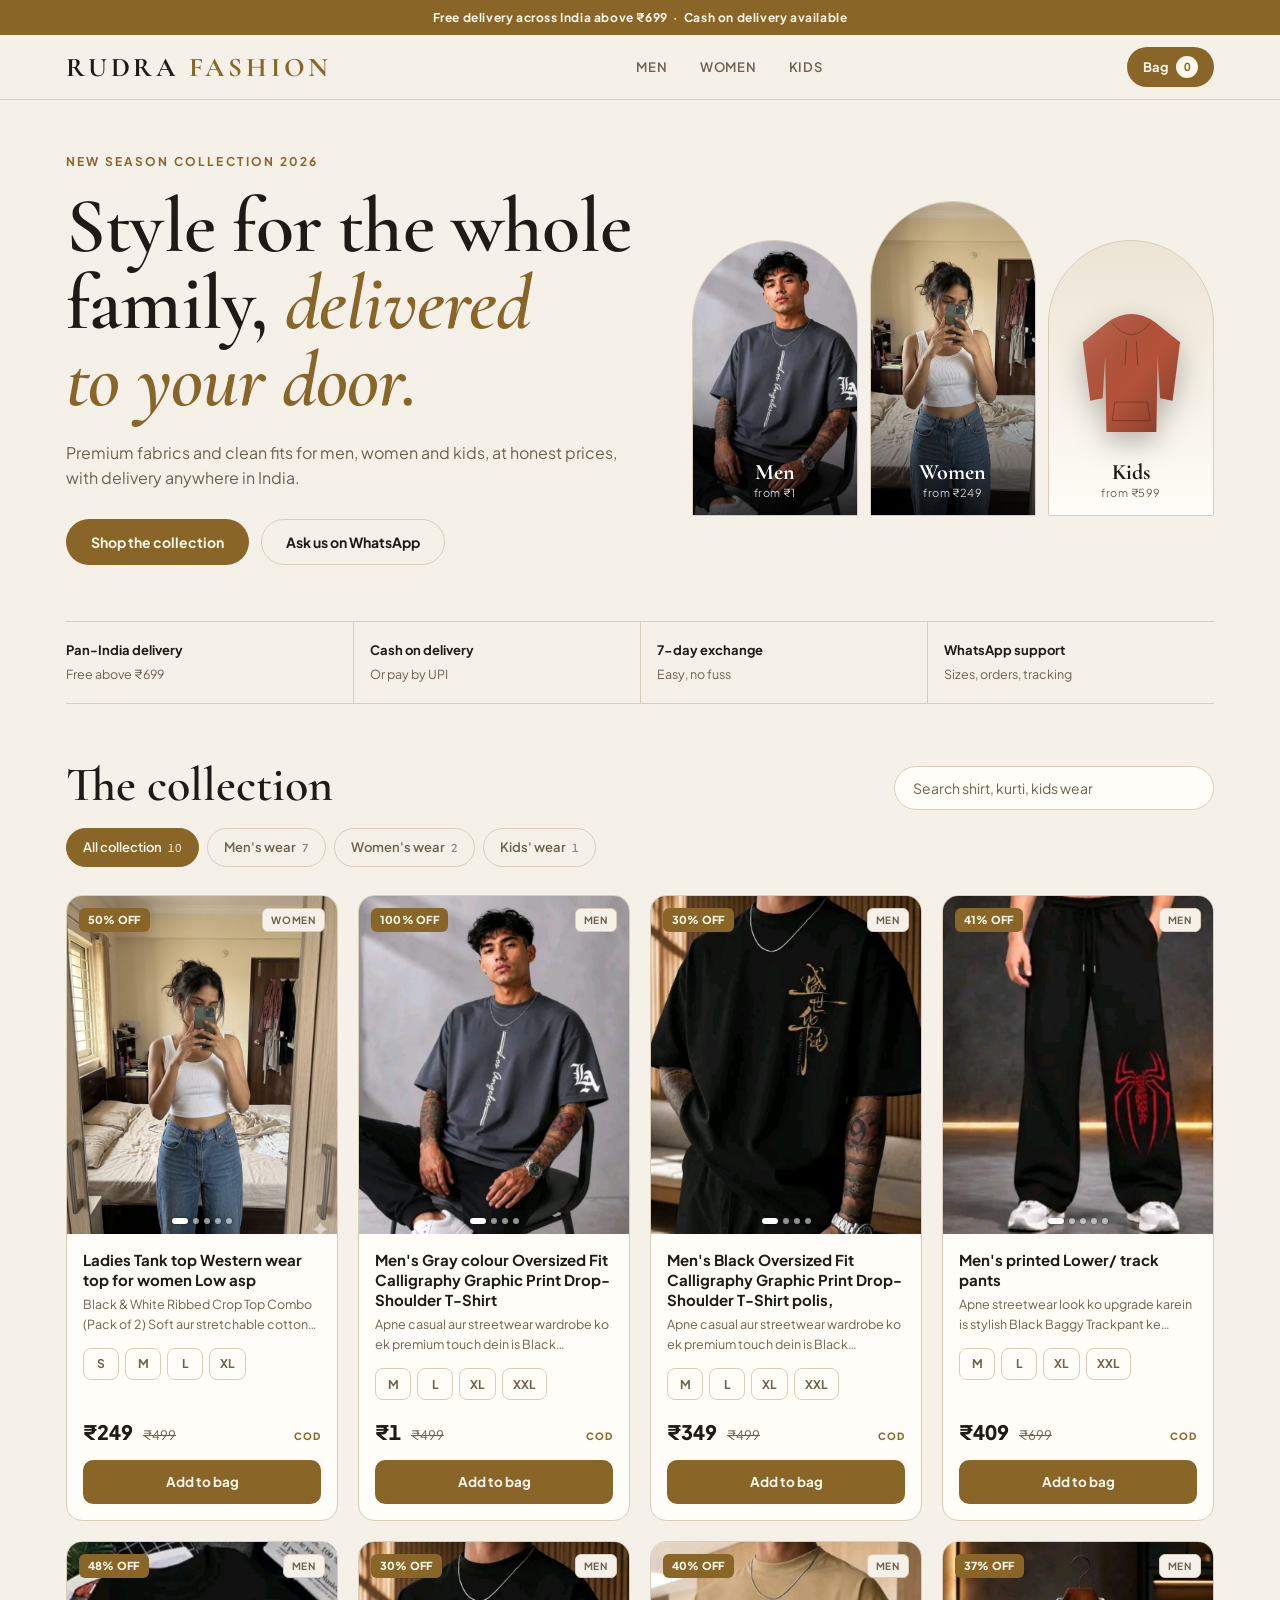
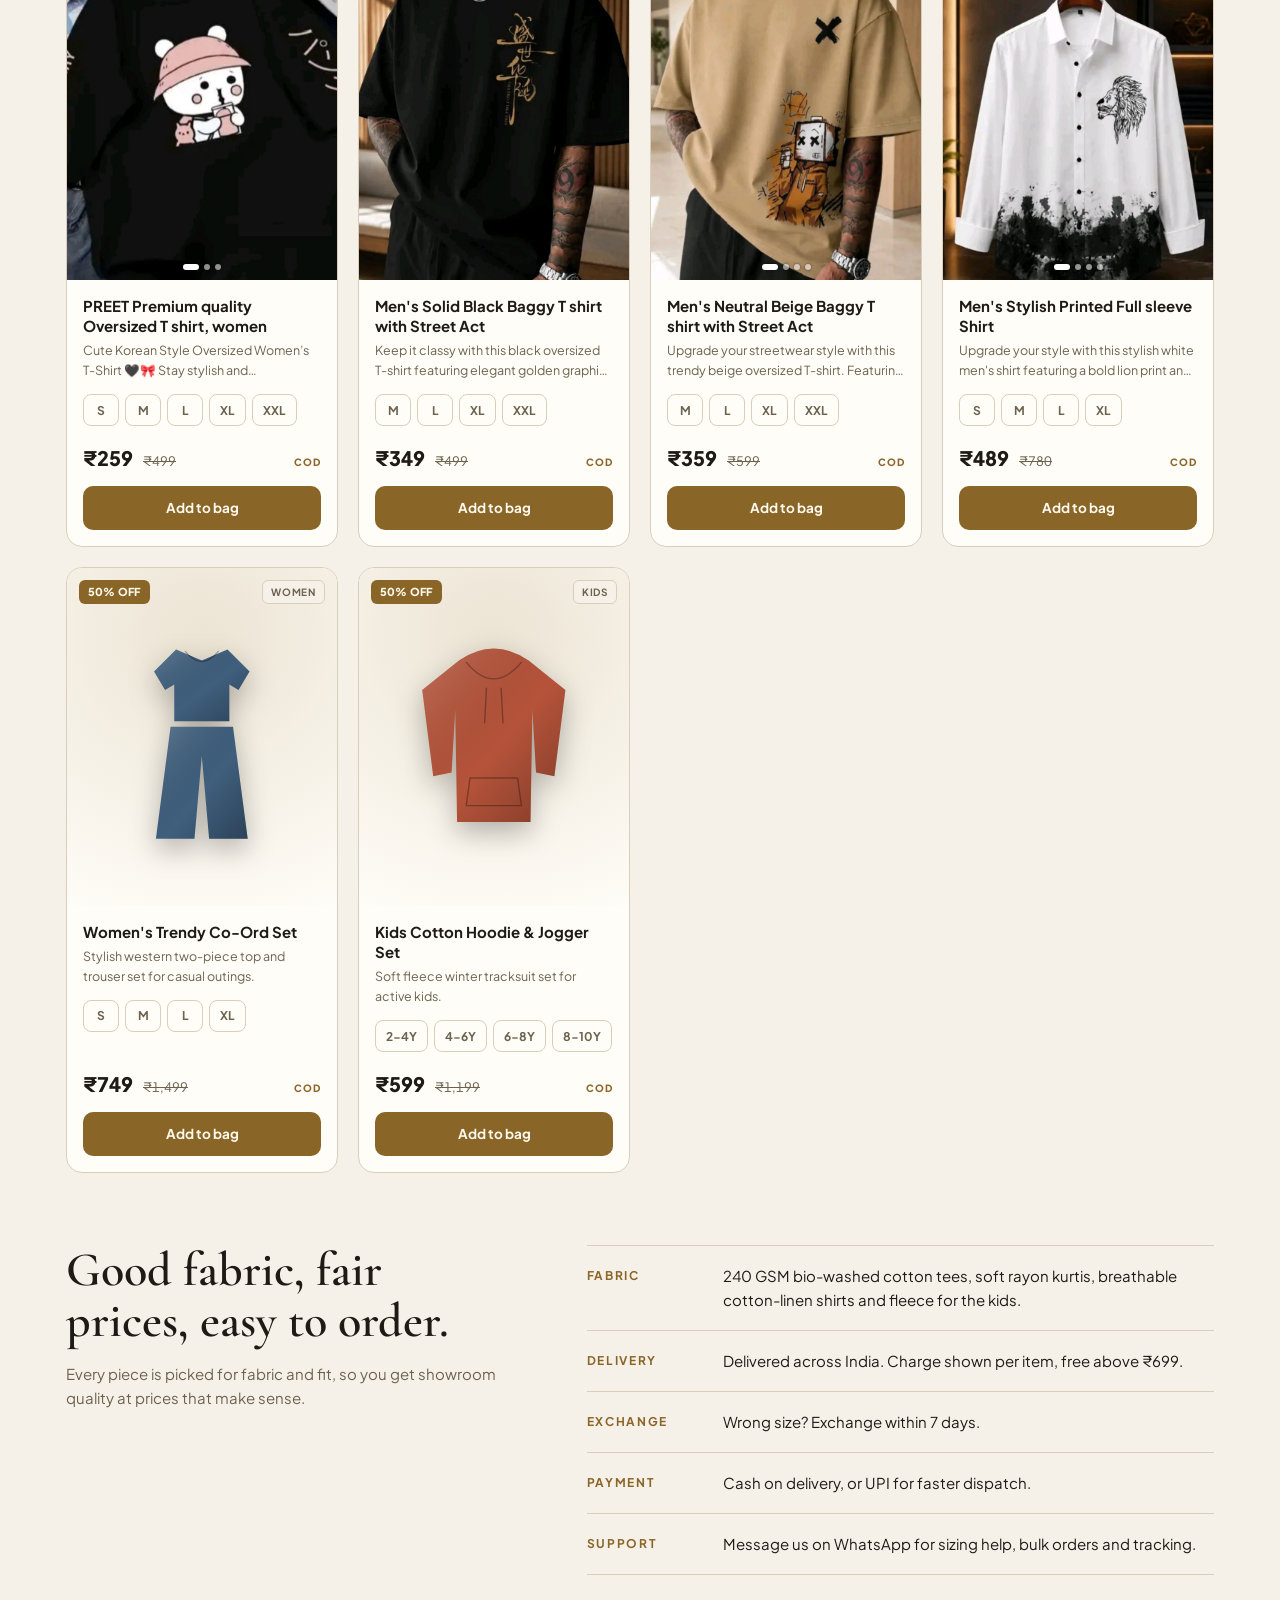
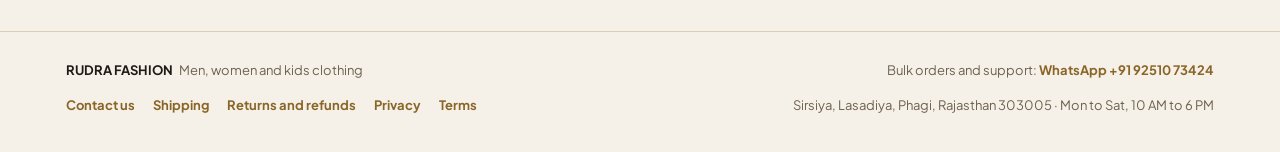
==== commit 0ffdc59c: "Update delivery information and footer links" ====
--- a/index.html
+++ b/index.html
@@ -145,7 +145,7 @@
     </div>
     <dl class="specs">
       <div><dt>Fabric</dt><dd>240 GSM bio-washed cotton tees, soft rayon kurtis, breathable cotton-linen shirts and fleece for the kids.</dd></div>
-      <div><dt>Delivery</dt><dd>Delivered across India. Free above ₹699.</dd></div>
+      <div><dt>Delivery</dt><dd>Delivered across India. Charge shown per item, free above ₹699.</dd></div>
       <div><dt>Exchange</dt><dd>Wrong size? Exchange within 7 days.</dd></div>
       <div><dt>Payment</dt><dd>Cash on delivery, or UPI for faster dispatch.</dd></div>
       <div><dt>Support</dt><dd>Message us on WhatsApp for sizing help, bulk orders and tracking.</dd></div>
@@ -157,6 +157,10 @@
   <div class="wrap foot">
     <span><strong style="color:var(--fg)">RUDRA FASHION</strong> &nbsp; Men, women and kids clothing</span>
     <span>Bulk orders and support: <a id="footWa" href="#" target="_blank" rel="noopener">WhatsApp +91 92510 73424</a></span>
+  </div>
+  <div class="wrap foot" style="margin-top:14px">
+    <nav aria-label="Policies" style="display:flex;flex-wrap:wrap;gap:6px 18px"><a href="policies.html#contact">Contact us</a><a href="policies.html#shipping">Shipping</a><a href="policies.html#returns">Returns and refunds</a><a href="policies.html#privacy">Privacy</a><a href="policies.html#terms">Terms</a></nav>
+    <span>Sirsiya, Lasadiya, Phagi, Rajasthan 303005 · Mon to Sat, 10 AM to 6 PM</span>
   </div>
 </footer>
 
@@ -237,6 +241,6 @@
 
 <div class="toast" id="toast" role="status"></div>
 
-<script src="app.js?v=6"></script>
+<script src="app.js?v=7"></script>
 </body>
 </html>
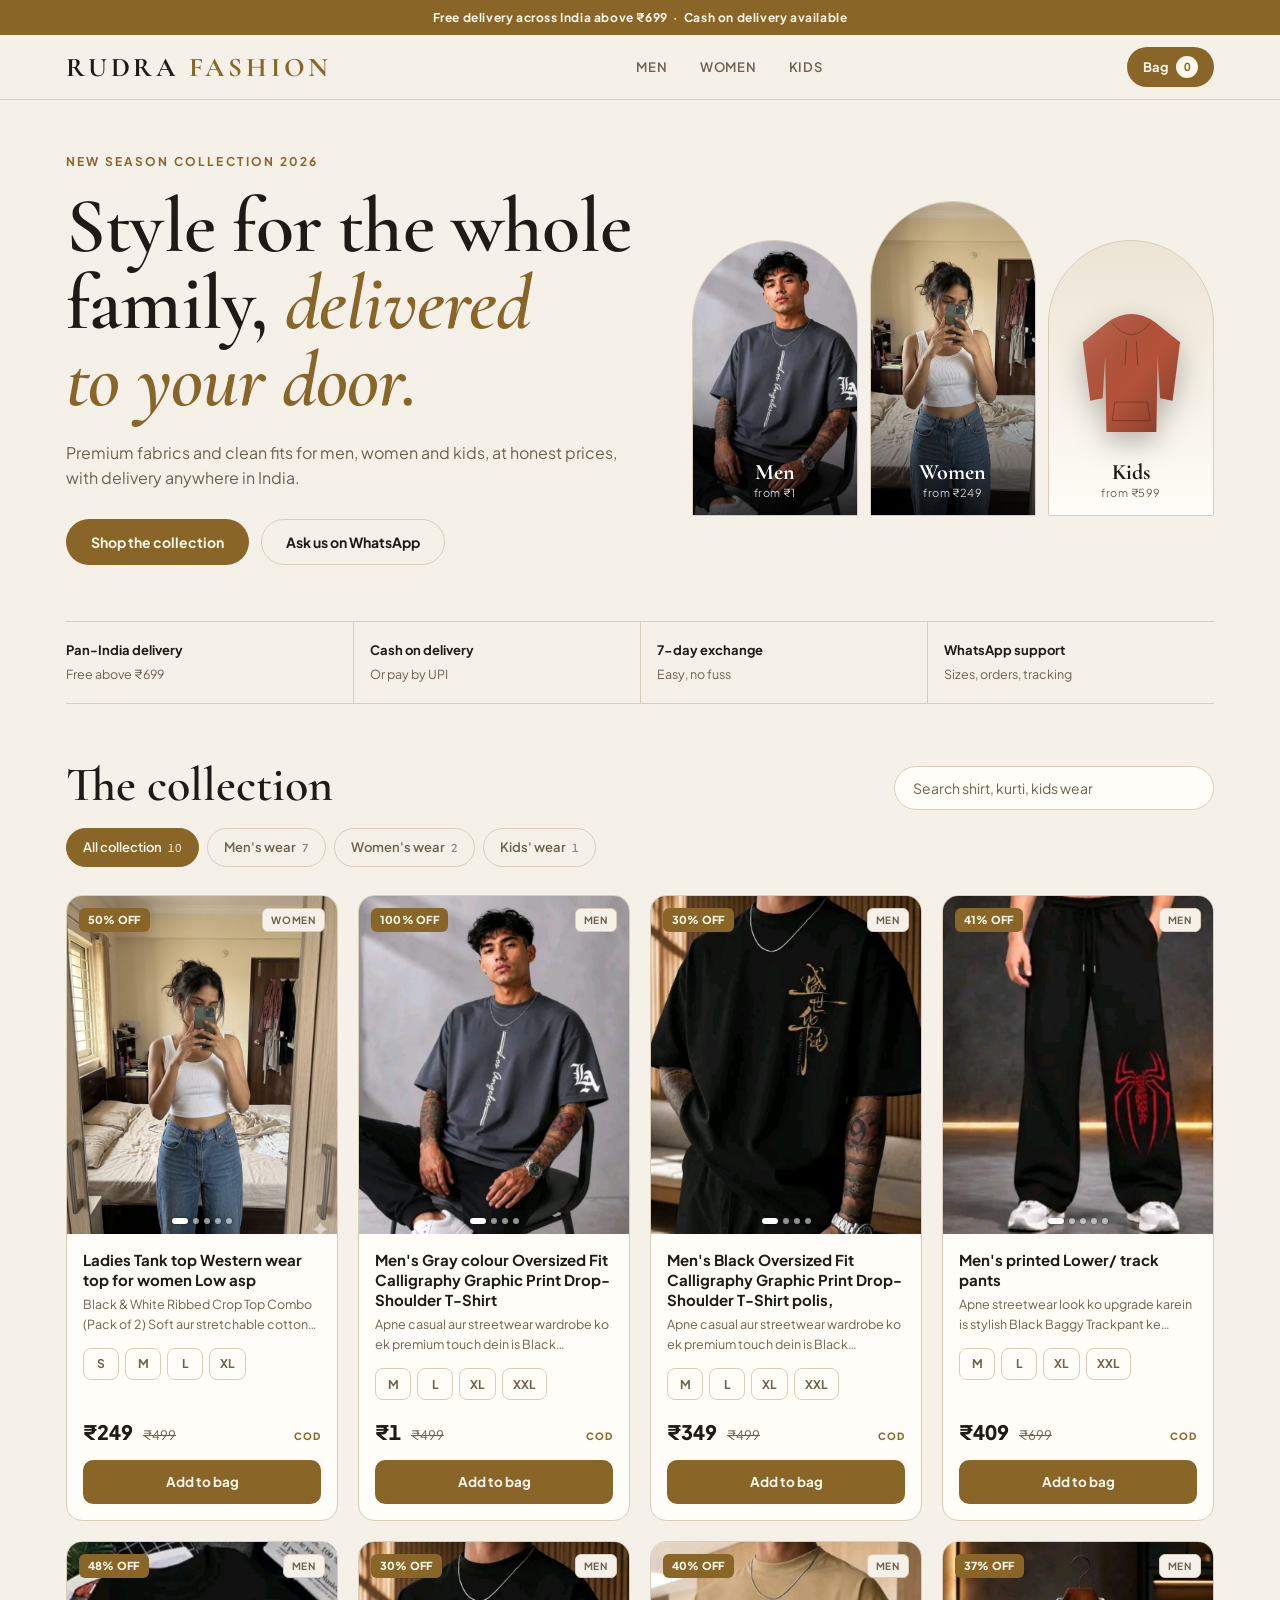
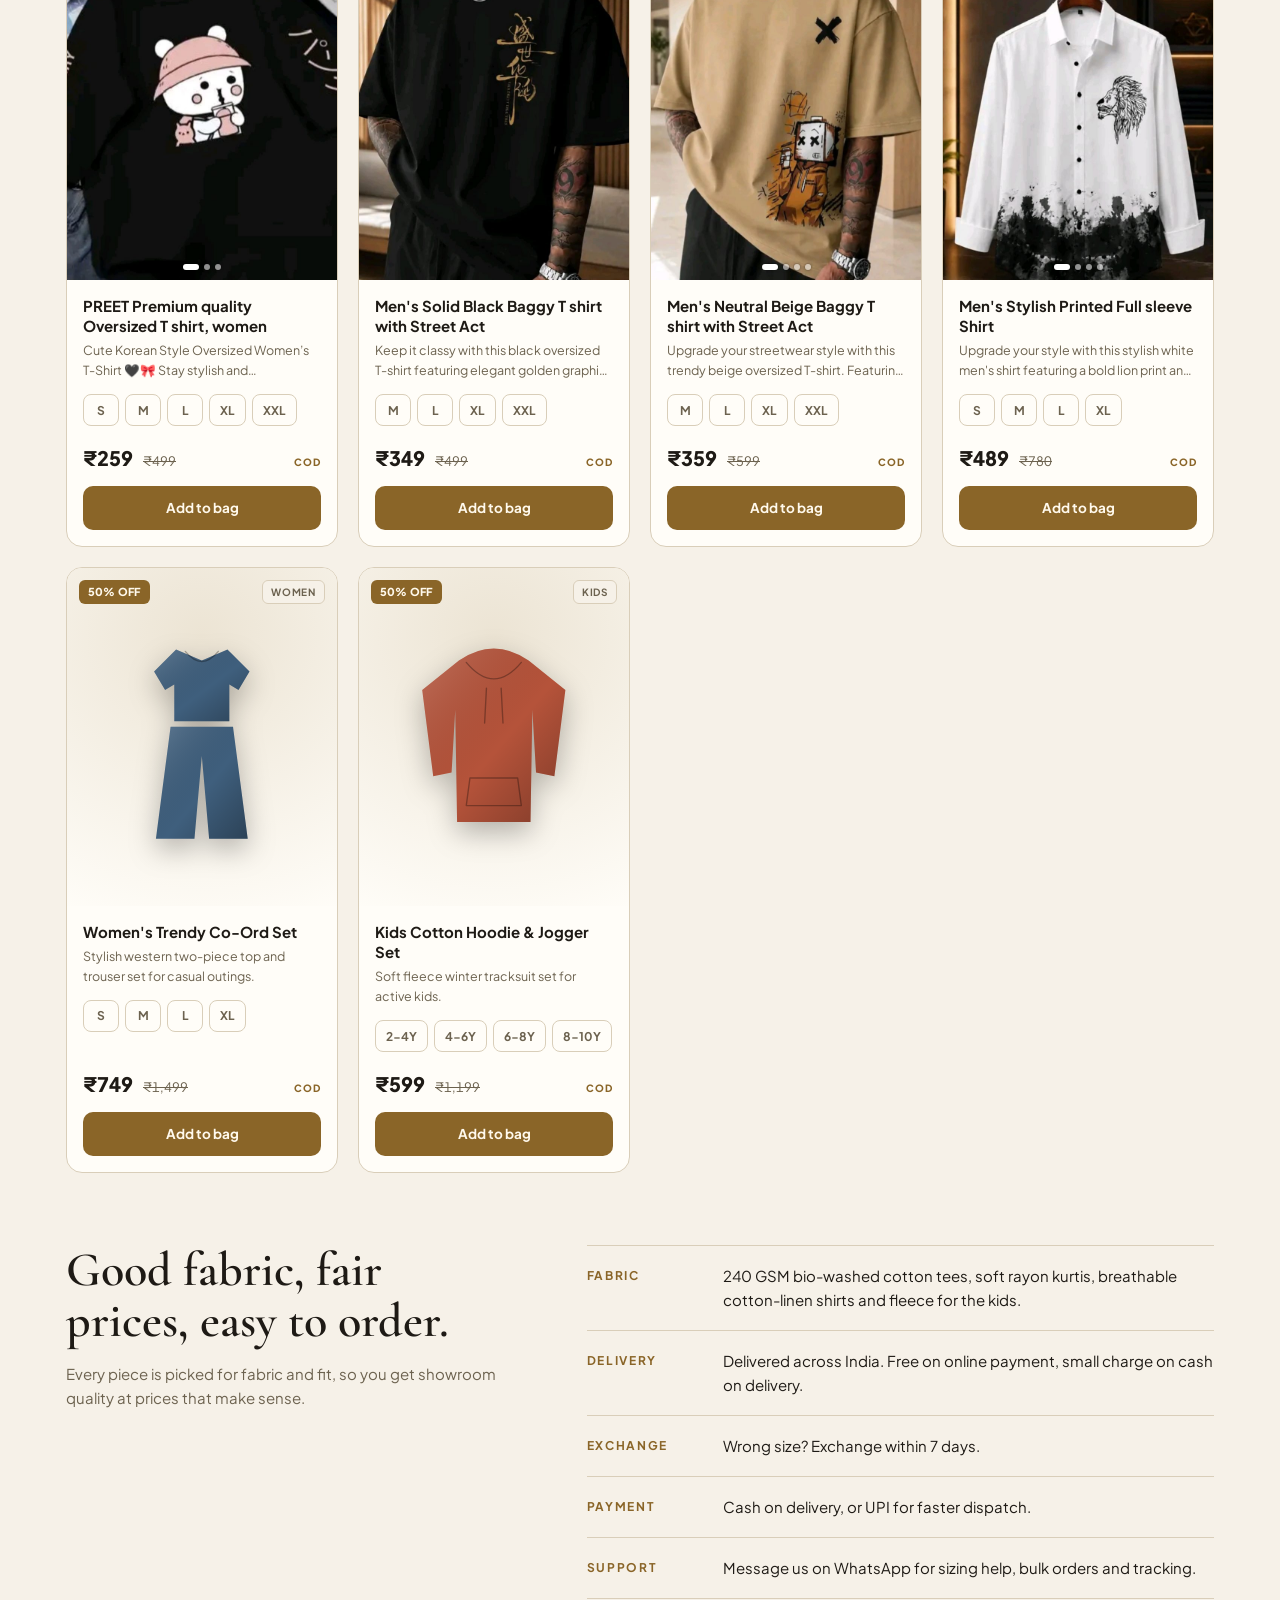
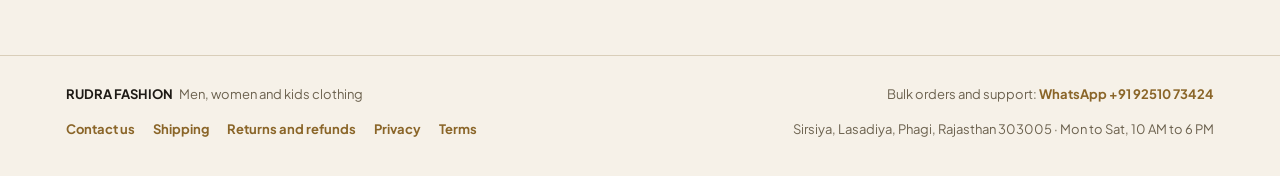
==== commit e2c7683e: "Update delivery information and script references" ====
--- a/index.html
+++ b/index.html
@@ -145,7 +145,7 @@
     </div>
     <dl class="specs">
       <div><dt>Fabric</dt><dd>240 GSM bio-washed cotton tees, soft rayon kurtis, breathable cotton-linen shirts and fleece for the kids.</dd></div>
-      <div><dt>Delivery</dt><dd>Delivered across India. Charge shown per item, free above ₹699.</dd></div>
+      <div><dt>Delivery</dt><dd>Delivered across India. Free on online payment, small charge on cash on delivery.</dd></div>
       <div><dt>Exchange</dt><dd>Wrong size? Exchange within 7 days.</dd></div>
       <div><dt>Payment</dt><dd>Cash on delivery, or UPI for faster dispatch.</dd></div>
       <div><dt>Support</dt><dd>Message us on WhatsApp for sizing help, bulk orders and tracking.</dd></div>
@@ -241,6 +241,8 @@
 
 <div class="toast" id="toast" role="status"></div>
 
-<script src="app.js?v=7"></script>
+<script src="app.js?v=8"></script>
+<script src="pay.js?v=1"></script>
 </body>
-</html>
+      </html>
+      
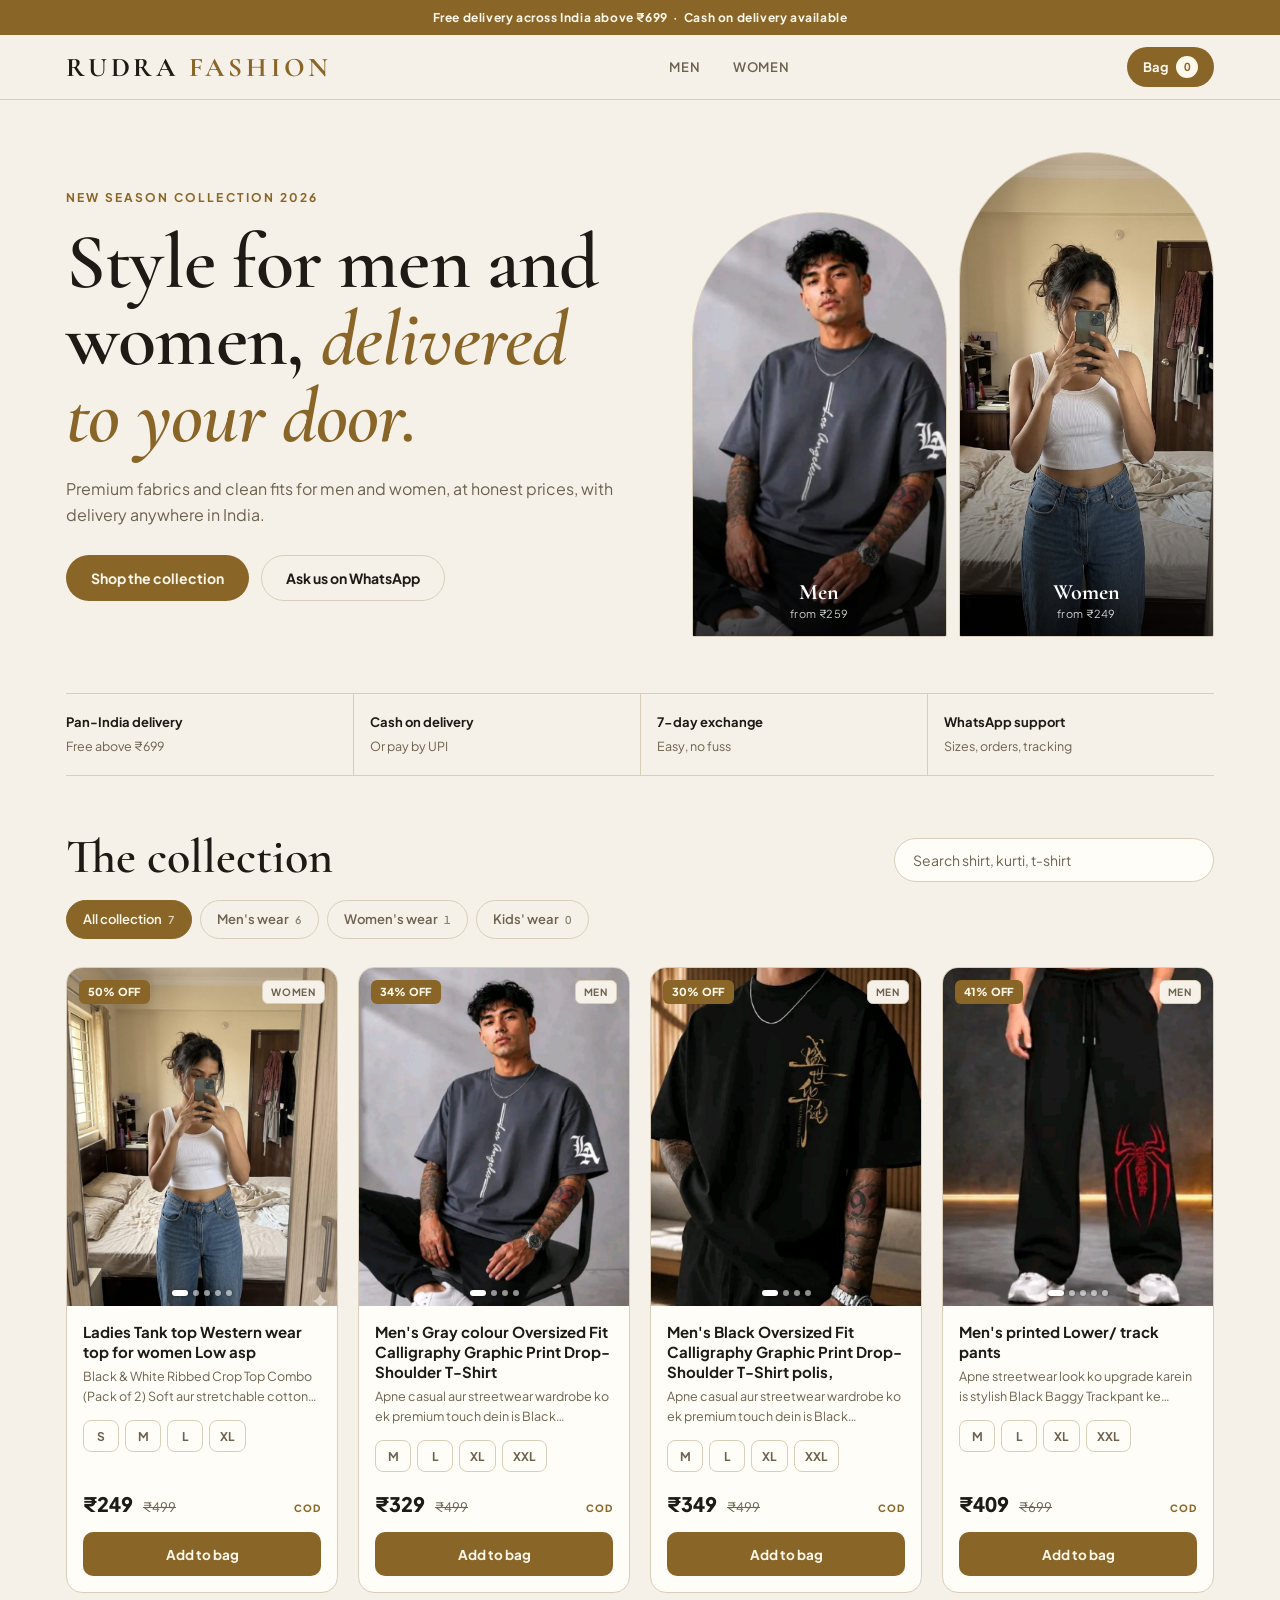
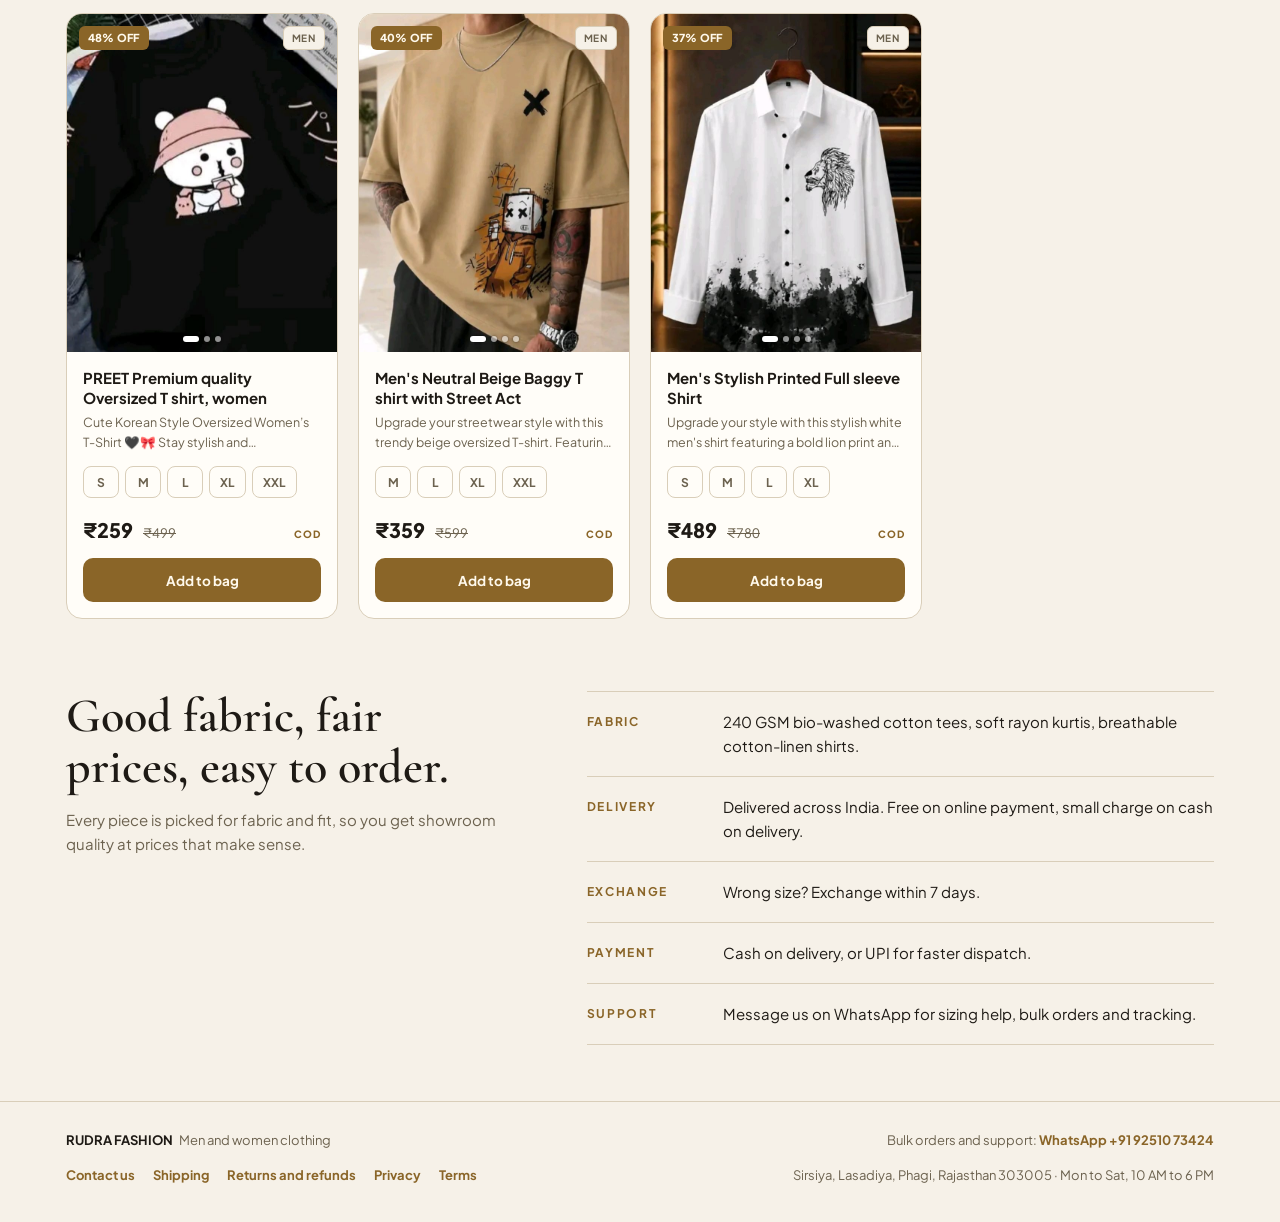
==== commit f5967dfd: "Update index.html to remove kids clothing references" ====
--- a/index.html
+++ b/index.html
@@ -8,23 +8,23 @@
 <link rel="preconnect" href="https://fonts.gstatic.com" crossorigin>
 <link href="https://fonts.googleapis.com/css2?family=Cormorant+Garamond:ital,wght@0,600;0,700;1,600&family=Plus+Jakarta+Sans:wght@400;500;600;700;800&display=swap" rel="stylesheet">
 <meta name="theme-color" content="#100e0c">
-<meta name="description" content="Rudra Fashion: premium men, women and kids clothing at honest prices. Free delivery across India above ₹699, cash on delivery, easy WhatsApp ordering.">
+<meta name="description" content="Rudra Fashion: premium men and women clothing at honest prices. Free delivery across India above ₹699, cash on delivery, easy WhatsApp ordering.">
 <link rel="canonical" href="https://rudra-fashion.github.io/RUDRA_FASHION/">
 <meta property="og:type" content="website">
 <meta property="og:site_name" content="Rudra Fashion">
 <meta property="og:locale" content="en_IN">
-<meta property="og:title" content="Rudra Fashion | Men, Women and Kids Clothing">
+<meta property="og:title" content="Rudra Fashion | Men and Women Clothing">
 <meta property="og:description" content="Premium fits at honest prices. Free delivery above ₹699, cash on delivery, order on WhatsApp.">
 <meta property="og:url" content="https://rudra-fashion.github.io/RUDRA_FASHION/">
-<meta property="og:image" content="https://rudra-fashion.github.io/RUDRA_FASHION/og.jpg?v=1">
+<meta property="og:image" content="https://rudra-fashion.github.io/RUDRA_FASHION/og2.jpg?v=2">
 <meta property="og:image:type" content="image/jpeg">
 <meta property="og:image:width" content="1200">
 <meta property="og:image:height" content="630">
-<meta property="og:image:alt" content="Rudra Fashion, men, women and kids clothing">
+<meta property="og:image:alt" content="Rudra Fashion, men and women clothing">
 <meta name="twitter:card" content="summary_large_image">
-<meta name="twitter:title" content="Rudra Fashion | Men, Women and Kids Clothing">
+<meta name="twitter:title" content="Rudra Fashion | Men and Women Clothing">
 <meta name="twitter:description" content="Premium fits at honest prices. Free delivery above ₹699, cash on delivery, order on WhatsApp.">
-<meta name="twitter:image" content="https://rudra-fashion.github.io/RUDRA_FASHION/og.jpg?v=1">
+<meta name="twitter:image" content="https://rudra-fashion.github.io/RUDRA_FASHION/og2.jpg?v=2">
 <link rel="icon" type="image/png" href="icons/icon-192.png">
 <link rel="apple-touch-icon" href="icons/icon-192.png">
 <link rel="stylesheet" href="style.css?v=2">
@@ -99,7 +99,6 @@
     <nav class="nav" aria-label="Categories">
       <button type="button" data-nav="Men">Men</button>
       <button type="button" data-nav="Women">Women</button>
-      <button type="button" data-nav="Kids">Kids</button>
     </nav>
     <button class="bag" id="bagBtn" type="button" aria-label="Open shopping bag">Bag <b id="cartCount">0</b></button>
   </div>
@@ -109,8 +108,8 @@
   <section class="wrap hero" aria-labelledby="heroTitle">
     <div>
       <p class="eyebrow">New season collection 2026</p>
-      <h1 id="heroTitle">Style for the whole family, <em>delivered to your door.</em></h1>
-      <p class="lede">Premium fabrics and clean fits for men, women and kids, at honest prices, with delivery anywhere in India.</p>
+      <h1 id="heroTitle">Style for men and women, <em>delivered to your door.</em></h1>
+      <p class="lede">Premium fabrics and clean fits for men and women, at honest prices, with delivery anywhere in India.</p>
       <div class="cta">
         <a class="btn btn-primary" href="#shop" id="shopNow">Shop the collection</a>
         <a class="btn btn-ghost" id="heroWa" href="#" target="_blank" rel="noopener">Ask us on WhatsApp</a>
@@ -131,7 +130,7 @@
   <section class="wrap shop" id="shop" aria-labelledby="shopTitle">
     <div class="shop-head">
       <h2 id="shopTitle">The collection</h2>
-      <input class="search" id="searchInput" type="search" placeholder="Search shirt, kurti, kids wear" aria-label="Search outfits" autocomplete="off">
+      <input class="search" id="searchInput" type="search" placeholder="Search shirt, kurti, t-shirt" aria-label="Search outfits" autocomplete="off">
     </div>
     <div class="chips" id="chips" role="group" aria-label="Filter by category"></div>
     <div class="grid" id="productGrid" aria-live="polite"></div>
@@ -144,7 +143,7 @@
       <p>Every piece is picked for fabric and fit, so you get showroom quality at prices that make sense.</p>
     </div>
     <dl class="specs">
-      <div><dt>Fabric</dt><dd>240 GSM bio-washed cotton tees, soft rayon kurtis, breathable cotton-linen shirts and fleece for the kids.</dd></div>
+      <div><dt>Fabric</dt><dd>240 GSM bio-washed cotton tees, soft rayon kurtis, breathable cotton-linen shirts.</dd></div>
       <div><dt>Delivery</dt><dd>Delivered across India. Free on online payment, small charge on cash on delivery.</dd></div>
       <div><dt>Exchange</dt><dd>Wrong size? Exchange within 7 days.</dd></div>
       <div><dt>Payment</dt><dd>Cash on delivery, or UPI for faster dispatch.</dd></div>
@@ -155,7 +154,7 @@
 
 <footer>
   <div class="wrap foot">
-    <span><strong style="color:var(--fg)">RUDRA FASHION</strong> &nbsp; Men, women and kids clothing</span>
+    <span><strong style="color:var(--fg)">RUDRA FASHION</strong> &nbsp; Men and women clothing</span>
     <span>Bulk orders and support: <a id="footWa" href="#" target="_blank" rel="noopener">WhatsApp +91 92510 73424</a></span>
   </div>
   <div class="wrap foot" style="margin-top:14px">
@@ -244,5 +243,4 @@
 <script src="app.js?v=8"></script>
 <script src="pay.js?v=1"></script>
 </body>
-      </html>
-      
+</html>
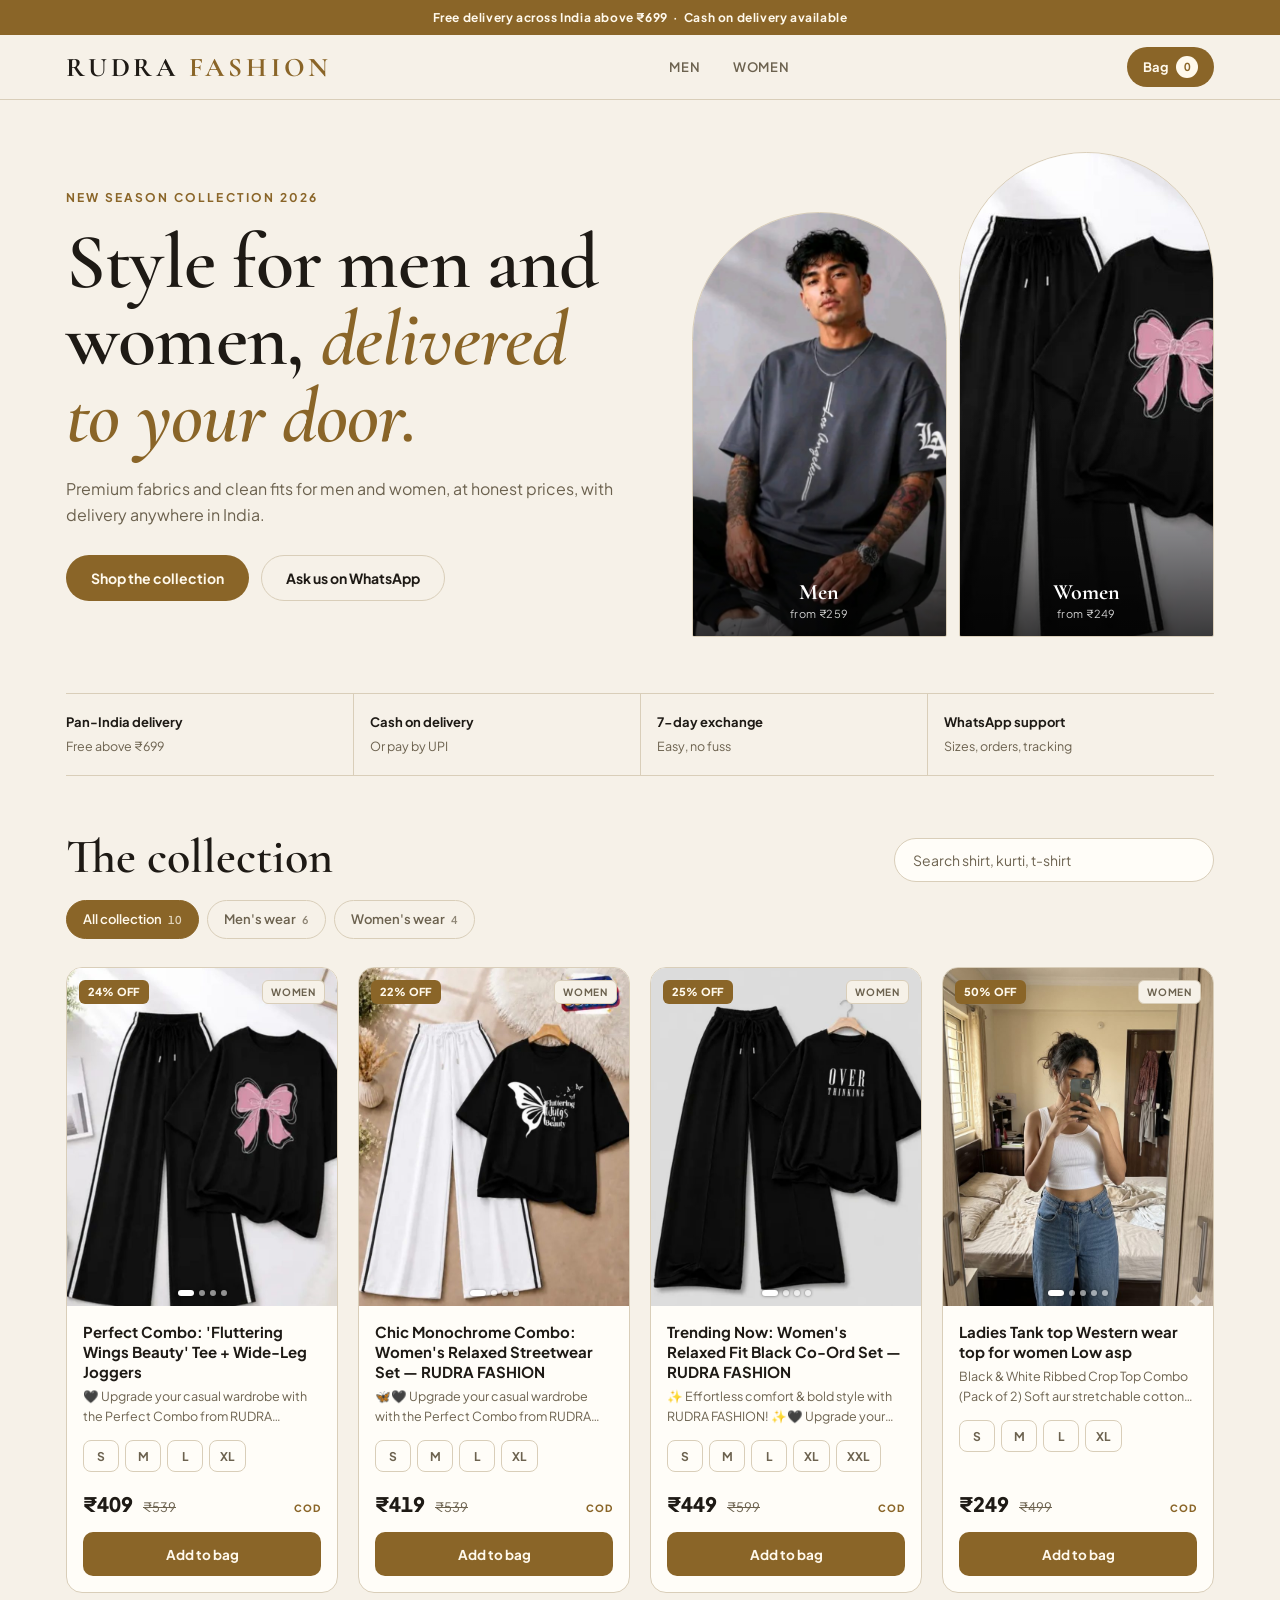
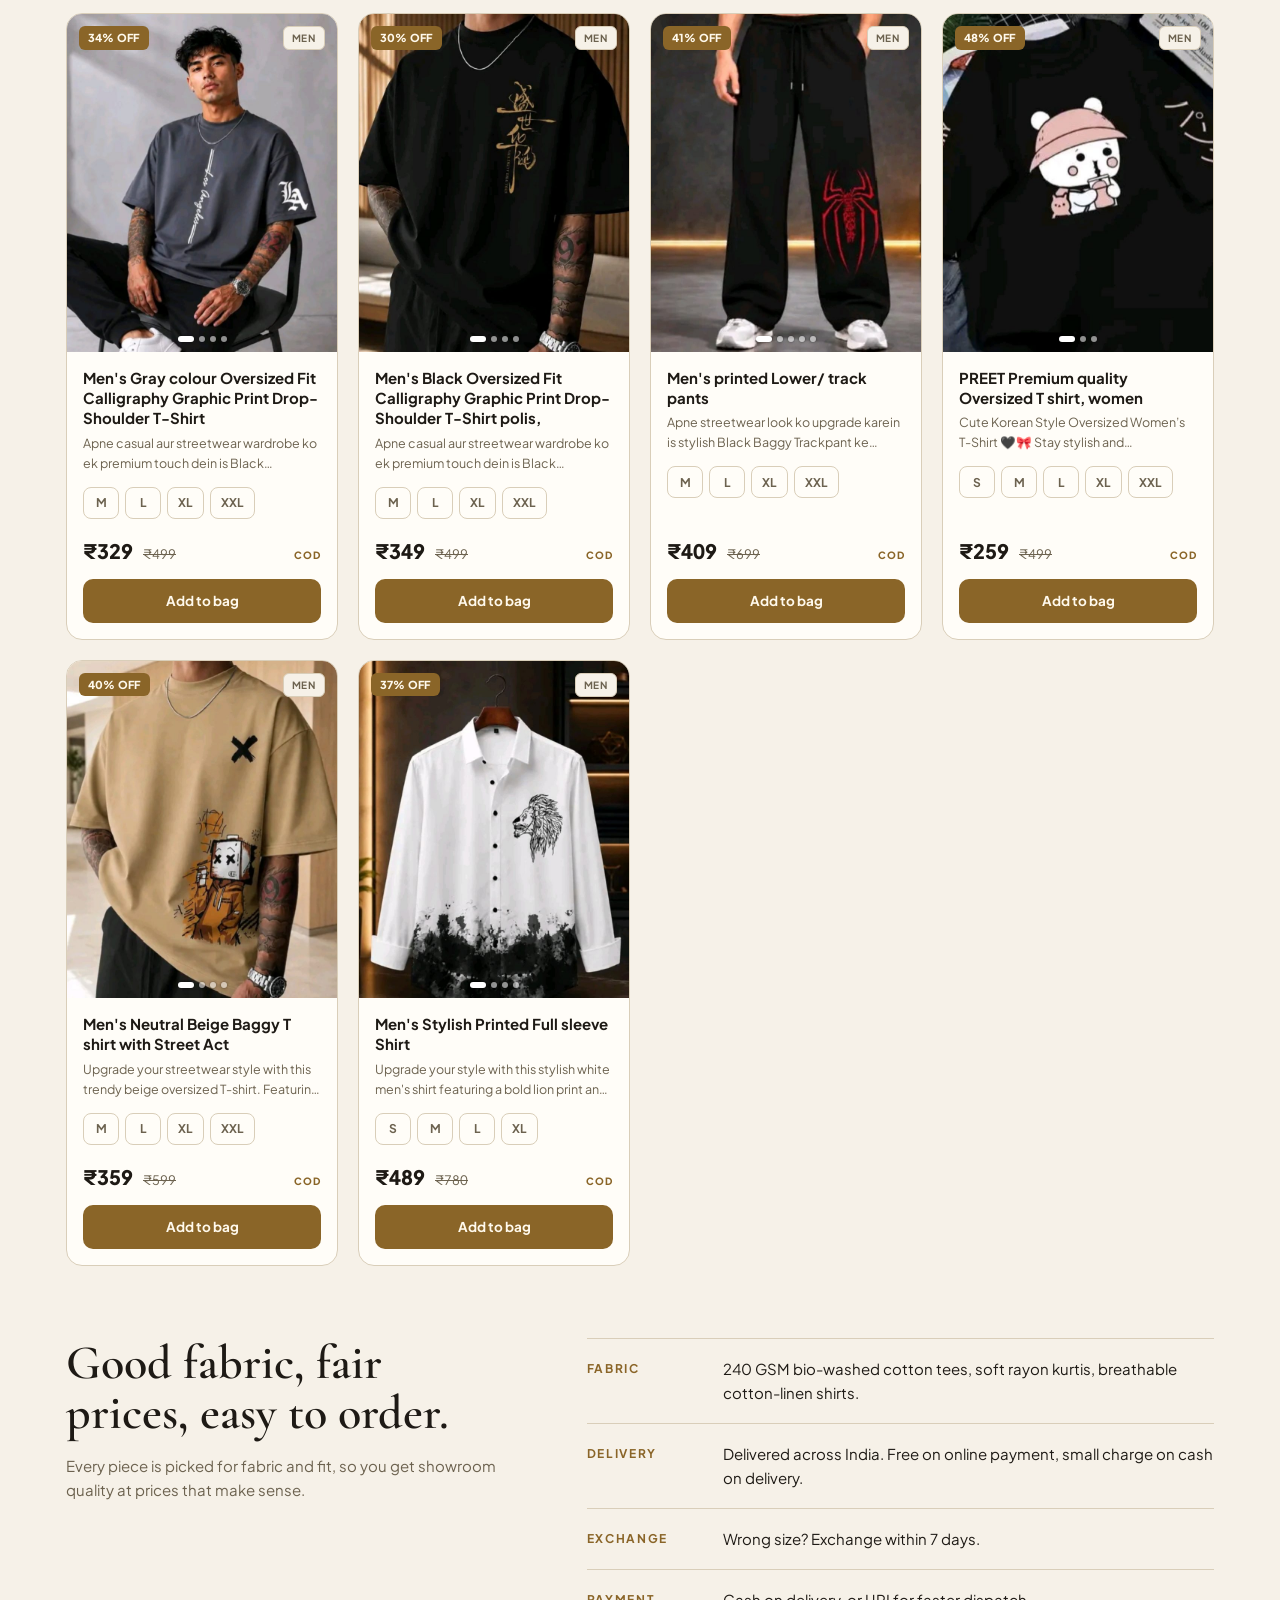
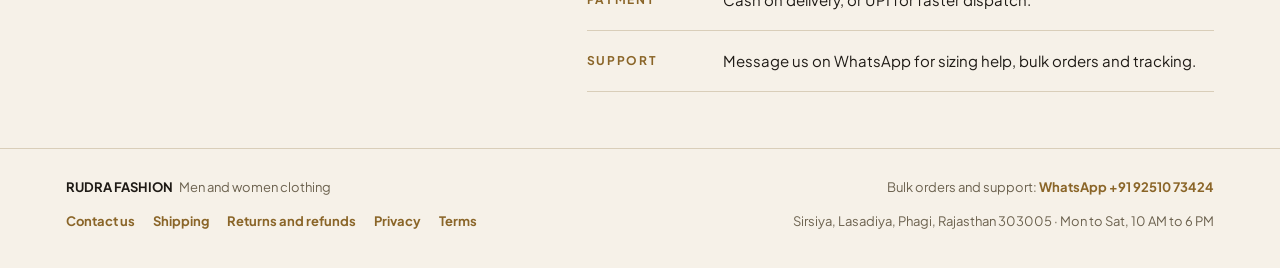
==== commit 11be00f8: "Add Content Security Policy meta tag Added Content Security Policy meta tag to enhance security." ====
--- a/index.html
+++ b/index.html
@@ -2,6 +2,7 @@
 <html lang="en">
 <head>
 <meta charset="utf-8">
+<meta http-equiv="Content-Security-Policy" content="object-src 'none'; base-uri 'self'; form-action 'self'">
 <meta name="viewport" content="width=device-width, initial-scale=1, viewport-fit=cover">
 <title>Rudra Fashion</title>
 <link rel="preconnect" href="https://fonts.googleapis.com">
